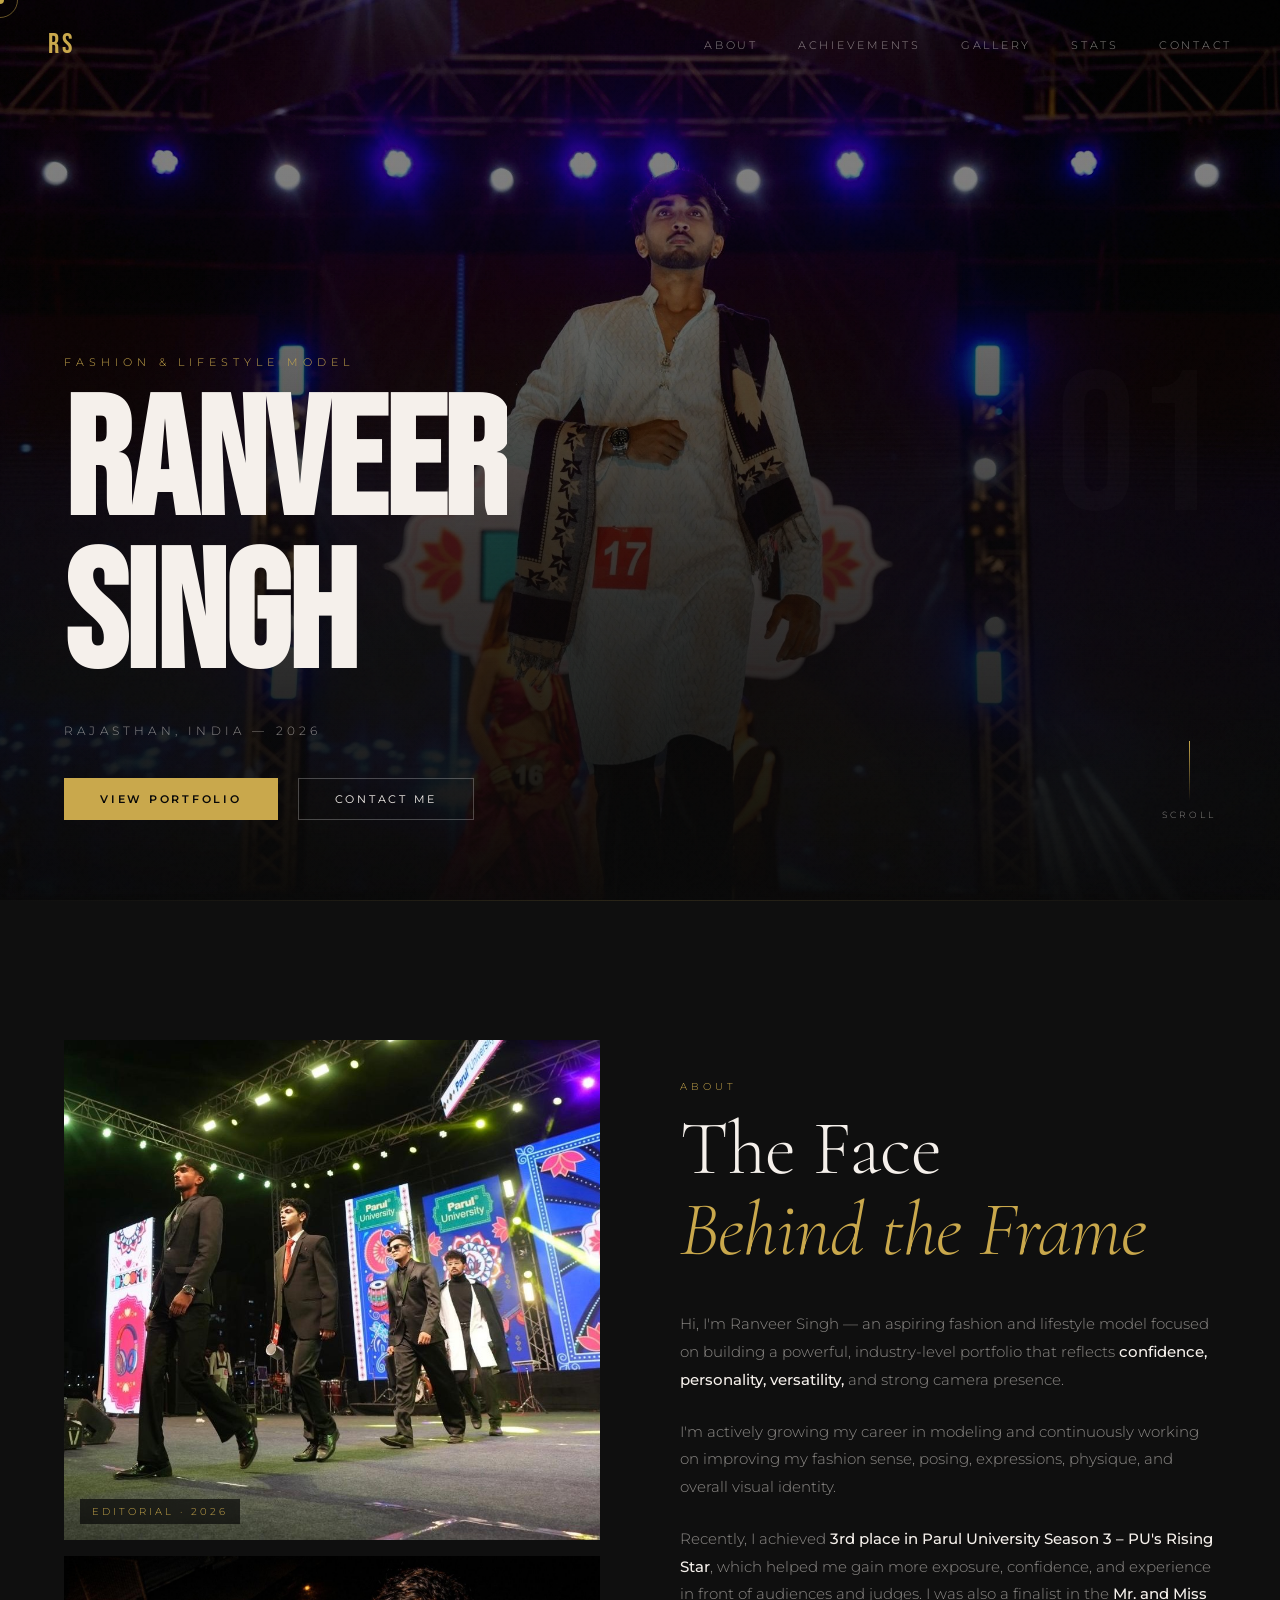
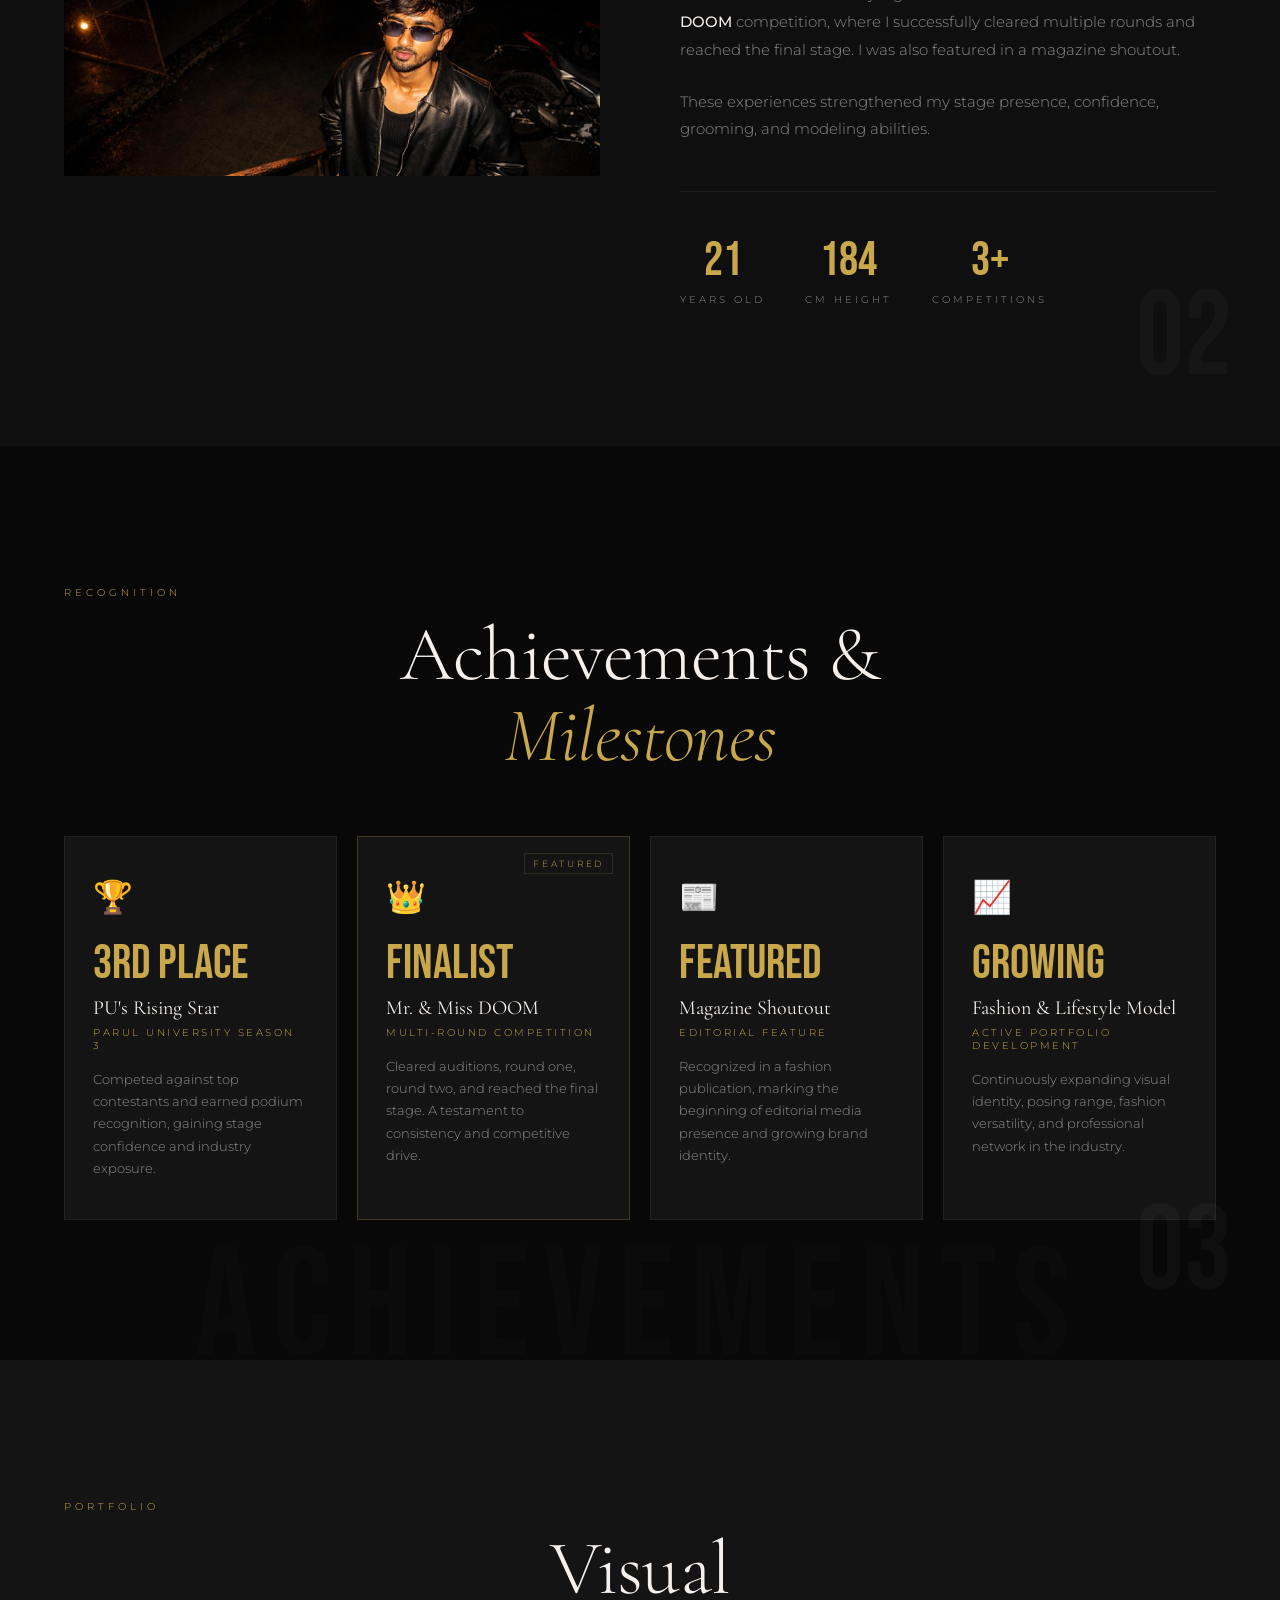
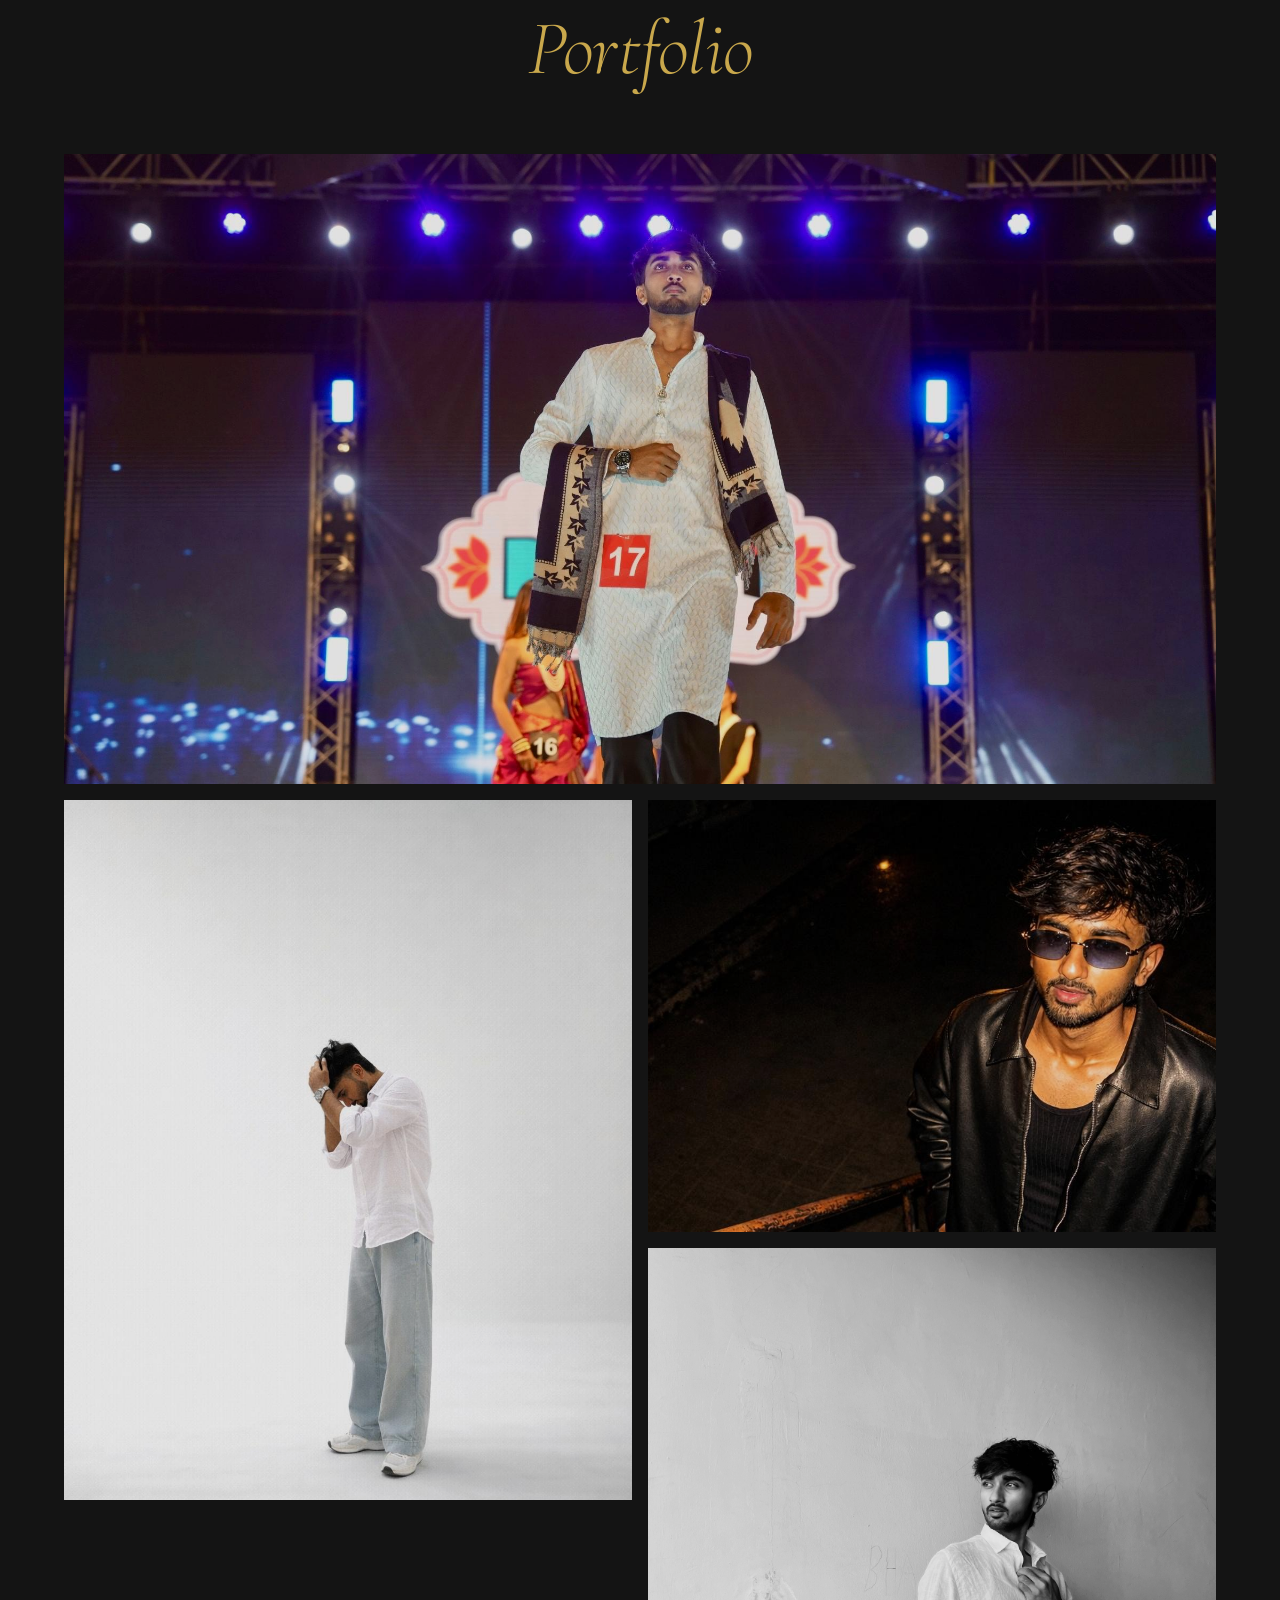
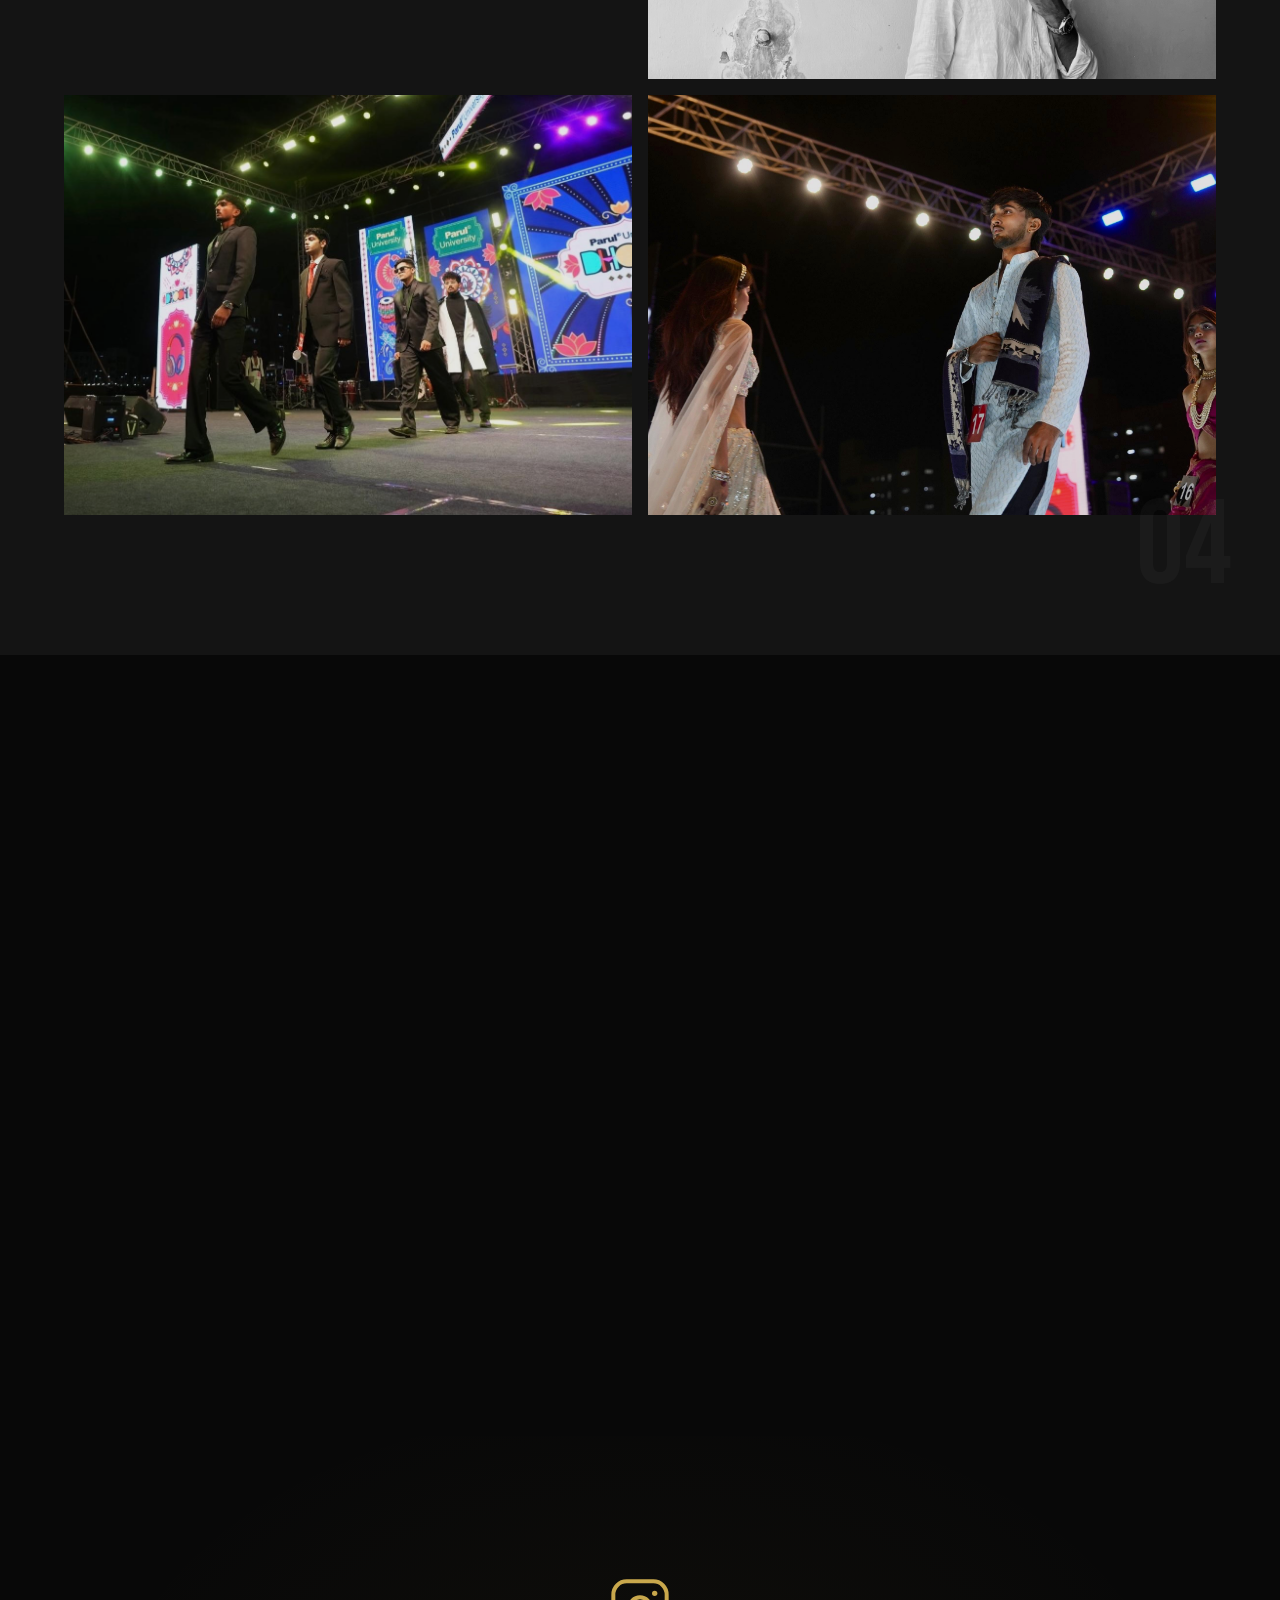
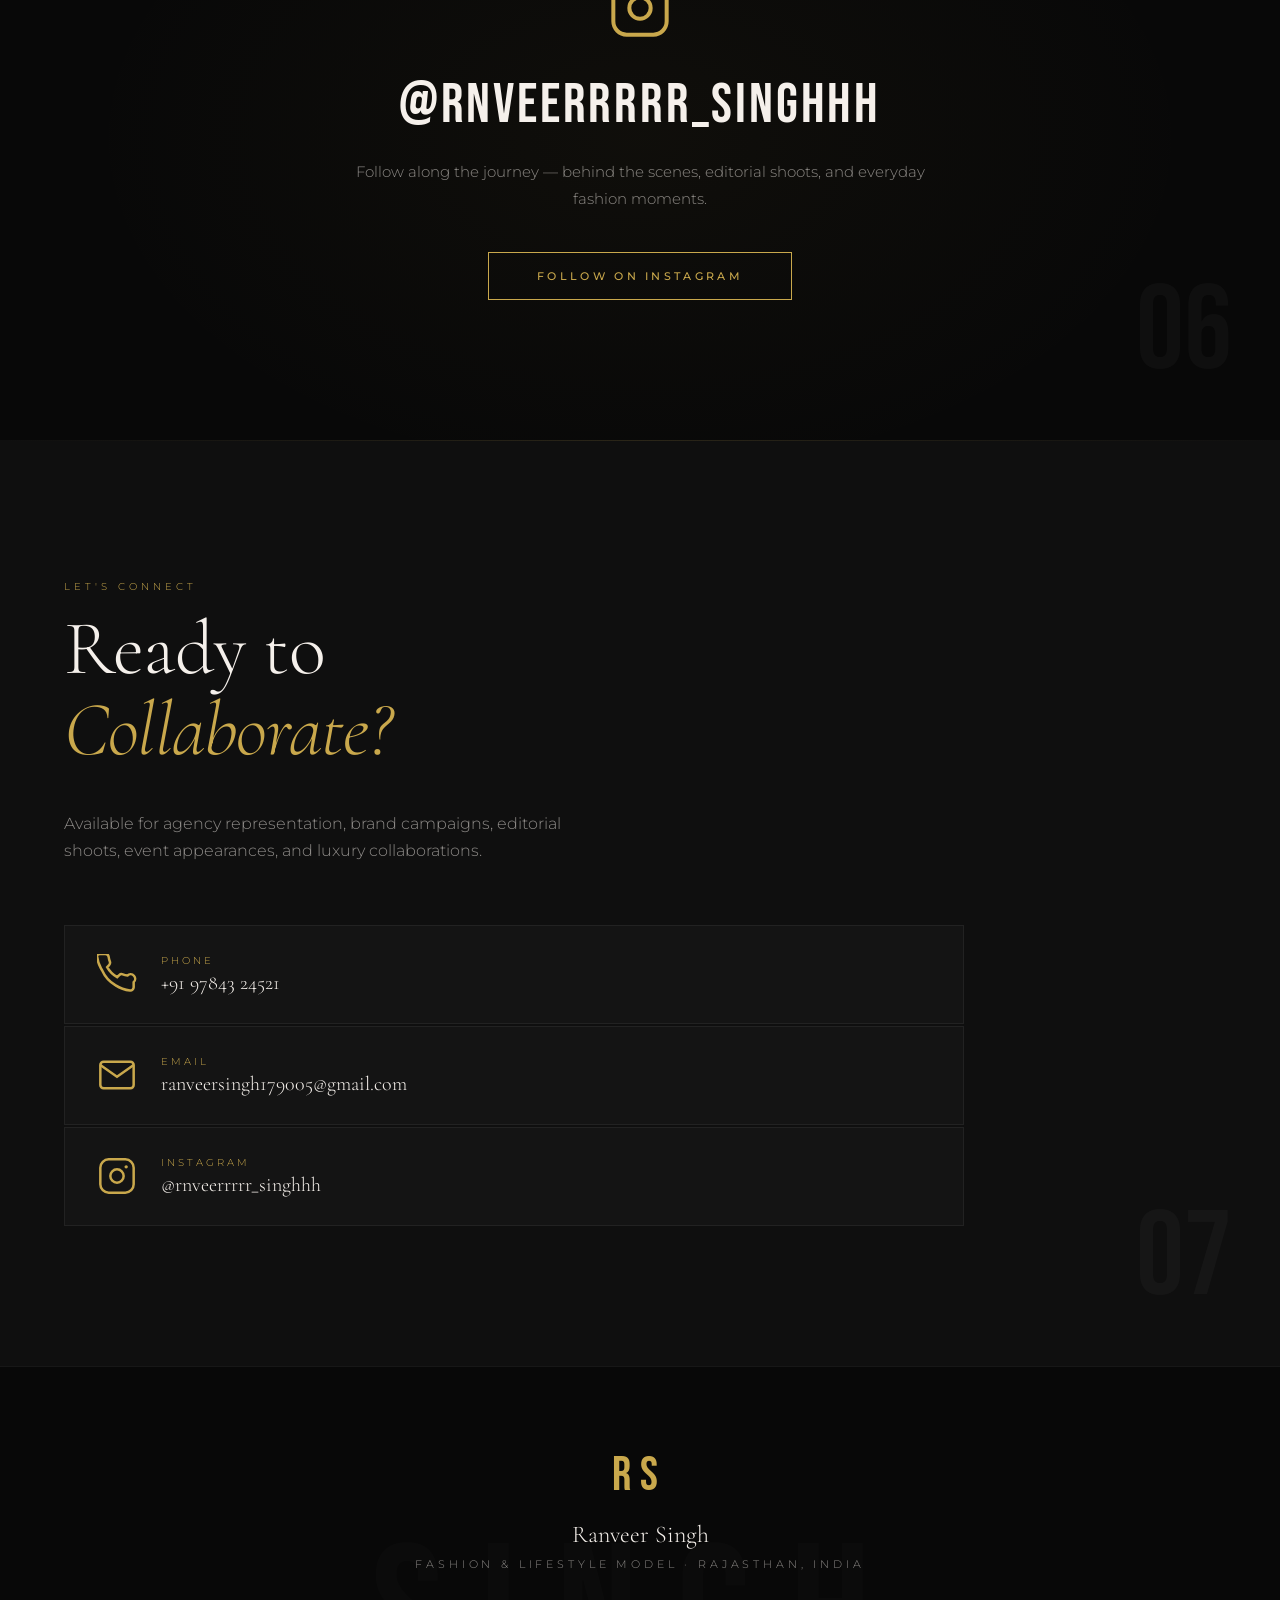
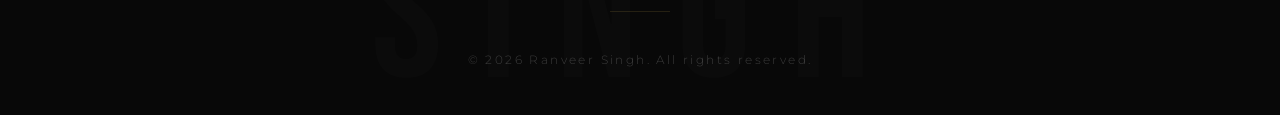
==== ClodPort/index.html @ b097862e "Add files via upload" ====
<!DOCTYPE html>
<html lang="en">
<head>
  <meta charset="UTF-8" />
  <meta name="viewport" content="width=device-width, initial-scale=1.0" />
  <title>Ranveer Singh — Fashion & Lifestyle Model</title>
  <link rel="stylesheet" href="style.css" />
  <link rel="preconnect" href="https://fonts.googleapis.com">
  <link rel="preconnect" href="https://fonts.gstatic.com" crossorigin>
  <link href="https://fonts.googleapis.com/css2?family=Cormorant+Garamond:ital,wght@0,300;0,400;0,500;0,600;1,300;1,400&family=Bebas+Neue&family=Montserrat:wght@200;300;400;500;600&display=swap" rel="stylesheet">
</head>
<body>

  <!-- Custom Cursor -->
  <div class="cursor" id="cursor"></div>
  <div class="cursor-follower" id="cursor-follower"></div>

  <!-- Loading Screen -->
  <div class="loader" id="loader">
    <div class="loader-inner">
      <div class="loader-line"></div>
      <div class="loader-text">
        <span>R</span><span>A</span><span>N</span><span>V</span><span>E</span><span>E</span><span>R</span>
      </div>
      <div class="loader-sub">Fashion &amp; Lifestyle Model</div>
      <div class="loader-progress"><div class="loader-bar" id="loaderBar"></div></div>
    </div>
  </div>

  <!-- Scroll Progress -->
  <div class="scroll-progress" id="scrollProgress"></div>

  <!-- Navigation -->
  <nav class="nav" id="nav">
    <div class="nav-logo">RS</div>
    <div class="nav-menu" id="navMenu">
      <a href="#about" class="nav-link">About</a>
      <a href="#achievements" class="nav-link">Achievements</a>
      <a href="#gallery" class="nav-link">Gallery</a>
      <a href="#stats" class="nav-link">Stats</a>
      <a href="#contact" class="nav-link">Contact</a>
    </div>
    <div class="nav-hamburger" id="hamburger">
      <span></span><span></span><span></span>
    </div>
  </nav>

  <!-- Mobile Menu -->
  <div class="mobile-menu" id="mobileMenu">
    <a href="#about" class="mobile-link">About</a>
    <a href="#achievements" class="mobile-link">Achievements</a>
    <a href="#gallery" class="mobile-link">Gallery</a>
    <a href="#stats" class="mobile-link">Stats</a>
    <a href="#contact" class="mobile-link">Contact</a>
  </div>

  <!-- HERO -->
  <section class="hero" id="hero">
    <div class="hero-bg">
      <img src="images/img2.jpeg" alt="Ranveer Singh" class="hero-img" id="heroBg" />
      <div class="hero-overlay"></div>
      <div class="hero-grain"></div>
    </div>
    <div class="hero-content">
      <div class="hero-eyebrow reveal-up">Fashion &amp; Lifestyle Model</div>
      <h1 class="hero-name">
        <span class="hero-name-line reveal-clip" style="--d:0.1s">Ranveer</span>
        <span class="hero-name-line reveal-clip" style="--d:0.3s">Singh</span>
      </h1>
      <div class="hero-location reveal-up" style="--d:0.5s">Rajasthan, India — 2026</div>
      <div class="hero-cta reveal-up" style="--d:0.7s">
        <a href="#gallery" class="btn-primary">View Portfolio</a>
        <a href="#contact" class="btn-secondary">Contact Me</a>
      </div>
    </div>
    <div class="hero-scroll-hint">
      <div class="scroll-line"></div>
      <span>Scroll</span>
    </div>
    <div class="hero-number">01</div>
  </section>

  <!-- ABOUT -->
  <section class="about section-reveal" id="about">
    <div class="about-grid">
      <div class="about-image-col">
        <div class="about-img-wrap">
          <img src="images/img5.jpeg" alt="Ranveer Singh" class="about-img" loading="lazy" />
          <div class="about-img-label">Editorial · 2026</div>
        </div>
        <div class="about-img-wrap about-img-secondary">
          <img src="images/img3.jpeg" alt="Ranveer Singh" class="about-img" loading="lazy" />
        </div>
      </div>
      <div class="about-content">
        <div class="section-tag">About</div>
        <h2 class="section-title">The Face<br /><em>Behind the Frame</em></h2>
        <p class="about-text">Hi, I'm Ranveer Singh — an aspiring fashion and lifestyle model focused on building a powerful, industry-level portfolio that reflects <strong>confidence, personality, versatility,</strong> and strong camera presence.</p>
        <p class="about-text">I'm actively growing my career in modeling and continuously working on improving my fashion sense, posing, expressions, physique, and overall visual identity.</p>
        <p class="about-text">Recently, I achieved <strong>3rd place in Parul University Season 3 – PU's Rising Star</strong>, which helped me gain more exposure, confidence, and experience in front of audiences and judges. I was also a finalist in the <strong>Mr. and Miss DOOM</strong> competition, where I successfully cleared multiple rounds and reached the final stage. I was also featured in a magazine shoutout.</p>
        <p class="about-text">These experiences strengthened my stage presence, confidence, grooming, and modeling abilities.</p>
        <div class="about-metrics">
          <div class="metric"><span class="metric-num">21</span><span class="metric-label">Years Old</span></div>
          <div class="metric"><span class="metric-num">184</span><span class="metric-label">cm Height</span></div>
          <div class="metric"><span class="metric-num">3+</span><span class="metric-label">Competitions</span></div>
        </div>
      </div>
    </div>
    <div class="section-number">02</div>
  </section>

  <!-- ACHIEVEMENTS -->
  <section class="achievements section-reveal" id="achievements">
    <div class="achievements-inner">
      <div class="section-tag">Recognition</div>
      <h2 class="section-title centered">Achievements &amp;<br /><em>Milestones</em></h2>
      <div class="achievements-grid">
        <div class="achievement-card" data-delay="0">
          <div class="achievement-icon">🏆</div>
          <div class="achievement-rank">3rd Place</div>
          <div class="achievement-title">PU's Rising Star</div>
          <div class="achievement-sub">Parul University Season 3</div>
          <div class="achievement-desc">Competed against top contestants and earned podium recognition, gaining stage confidence and industry exposure.</div>
          <div class="achievement-glow"></div>
        </div>
        <div class="achievement-card featured" data-delay="0.15">
          <div class="achievement-icon">👑</div>
          <div class="achievement-rank">Finalist</div>
          <div class="achievement-title">Mr. &amp; Miss DOOM</div>
          <div class="achievement-sub">Multi-Round Competition</div>
          <div class="achievement-desc">Cleared auditions, round one, round two, and reached the final stage. A testament to consistency and competitive drive.</div>
          <div class="achievement-glow"></div>
        </div>
        <div class="achievement-card" data-delay="0.3">
          <div class="achievement-icon">📰</div>
          <div class="achievement-rank">Featured</div>
          <div class="achievement-title">Magazine Shoutout</div>
          <div class="achievement-sub">Editorial Feature</div>
          <div class="achievement-desc">Recognized in a fashion publication, marking the beginning of editorial media presence and growing brand identity.</div>
          <div class="achievement-glow"></div>
        </div>
        <div class="achievement-card" data-delay="0.45">
          <div class="achievement-icon">📈</div>
          <div class="achievement-rank">Growing</div>
          <div class="achievement-title">Fashion &amp; Lifestyle Model</div>
          <div class="achievement-sub">Active Portfolio Development</div>
          <div class="achievement-desc">Continuously expanding visual identity, posing range, fashion versatility, and professional network in the industry.</div>
          <div class="achievement-glow"></div>
        </div>
      </div>
    </div>
    <div class="section-number">03</div>
  </section>

  <!-- GALLERY -->
  <section class="gallery section-reveal" id="gallery">
    <div class="gallery-header">
      <div class="section-tag">Portfolio</div>
      <h2 class="section-title centered">Visual<br /><em>Portfolio</em></h2>
    </div>

    <!-- Featured full-width -->
    <div class="gallery-featured">
      <div class="gallery-item gallery-large" data-src="images/img2.jpeg">
        <img src="images/img2.jpeg" alt="Night Editorial" loading="lazy" />
        <div class="gallery-overlay">
          <span class="gallery-label">Night Editorial</span>
          <span class="gallery-category">Streetwear · Dark</span>
        </div>
      </div>
    </div>

    <!-- Masonry row -->
    <div class="gallery-masonry">
      <div class="gallery-item gallery-tall" data-src="images/img4.jpeg">
        <img src="images/img4.jpeg" alt="Minimal Portrait" loading="lazy" />
        <div class="gallery-overlay">
          <span class="gallery-label">Minimal Portrait</span>
          <span class="gallery-category">B&W Editorial</span>
        </div>
      </div>
      <div class="gallery-item gallery-col-right">
        <div class="gallery-item gallery-medium" data-src="images/img3.jpeg">
          <img src="images/img3.jpeg" alt="Studio Clean" loading="lazy" />
          <div class="gallery-overlay">
            <span class="gallery-label">Studio Clean</span>
            <span class="gallery-category">Fashion · Minimal</span>
          </div>
        </div>
        <div class="gallery-item gallery-medium" data-src="images/img6.jpeg">
          <img src="images/img6.jpeg" alt="Heritage Lifestyle" loading="lazy" />
          <div class="gallery-overlay">
            <span class="gallery-label">Heritage Lifestyle</span>
            <span class="gallery-category">Ethnic · Lifestyle</span>
          </div>
        </div>
      </div>
    </div>

    <!-- Bottom row -->
    <div class="gallery-row">
      <div class="gallery-item" data-src="images/img5.jpeg">
        <img src="images/img5.jpeg" alt="Stage Presence" loading="lazy" />
        <div class="gallery-overlay">
          <span class="gallery-label">Stage Presence</span>
          <span class="gallery-category">Runway · Traditional</span>
        </div>
      </div>
      <div class="gallery-item" data-src="images/img1.jpeg">
        <img src="images/img1.jpeg" alt="Power Walk" loading="lazy" />
        <div class="gallery-overlay">
          <span class="gallery-label">Power Walk</span>
          <span class="gallery-category">Formal · Event</span>
        </div>
      </div>
    </div>
    <div class="section-number">04</div>
  </section>

  <!-- LIGHTBOX -->
  <div class="lightbox" id="lightbox">
    <div class="lightbox-close" id="lightboxClose">✕</div>
    <img class="lightbox-img" id="lightboxImg" src="" alt="" />
  </div>

  <!-- STATS -->
  <section class="stats section-reveal" id="stats">
    <div class="stats-bg-text">RANVEER</div>
    <div class="stats-inner">
      <div class="section-tag centered">Numbers</div>
      <div class="stats-grid">
        <div class="stat-item">
          <div class="stat-num" data-target="21">0</div>
          <div class="stat-unit">Years</div>
          <div class="stat-label">Age</div>
        </div>
        <div class="stat-item">
          <div class="stat-num" data-target="184">0</div>
          <div class="stat-unit">CM</div>
          <div class="stat-label">Height</div>
        </div>
        <div class="stat-item">
          <div class="stat-num" data-target="3">0</div>
          <div class="stat-unit">+</div>
          <div class="stat-label">Competitions</div>
        </div>
        <div class="stat-item">
          <div class="stat-num" data-target="6">0</div>
          <div class="stat-unit">Shots</div>
          <div class="stat-label">Portfolio</div>
        </div>
      </div>
      <div class="stats-details">
        <div class="stats-detail-item"><span class="detail-label">Location</span><span class="detail-value">Rajasthan, India</span></div>
        <div class="stats-detail-item"><span class="detail-label">Portfolio Type</span><span class="detail-value">Fashion &amp; Lifestyle</span></div>
        <div class="stats-detail-item"><span class="detail-label">Available For</span><span class="detail-value">Agencies · Campaigns · Editorial</span></div>
      </div>
    </div>
    <div class="section-number">05</div>
  </section>

  <!-- INSTAGRAM -->
  <section class="instagram section-reveal" id="instagram">
    <div class="instagram-inner">
      <div class="instagram-icon">
        <svg viewBox="0 0 24 24" fill="none" stroke="currentColor" stroke-width="1.5">
          <rect x="2" y="2" width="20" height="20" rx="5" ry="5"/>
          <circle cx="12" cy="12" r="4"/>
          <circle cx="17.5" cy="6.5" r="1" fill="currentColor" stroke="none"/>
        </svg>
      </div>
      <div class="instagram-handle">@rnveerrrrr_singhhh</div>
      <p class="instagram-desc">Follow along the journey — behind the scenes, editorial shoots, and everyday fashion moments.</p>
      <a href="https://www.instagram.com/rnveerrrrr_singhhh" target="_blank" rel="noopener" class="btn-instagram">Follow on Instagram</a>
    </div>
    <div class="section-number">06</div>
  </section>

  <!-- CONTACT -->
  <section class="contact section-reveal" id="contact">
    <div class="contact-inner">
      <div class="section-tag">Let's Connect</div>
      <h2 class="section-title">Ready to<br /><em>Collaborate?</em></h2>
      <p class="contact-sub">Available for agency representation, brand campaigns, editorial shoots, event appearances, and luxury collaborations.</p>
      <div class="contact-cards">
        <a href="tel:+919784324521" class="contact-card">
          <div class="contact-card-icon">
            <svg viewBox="0 0 24 24" fill="none" stroke="currentColor" stroke-width="1.5">
              <path d="M22 16.92v3a2 2 0 01-2.18 2 19.79 19.79 0 01-8.63-3.07A19.5 19.5 0 013.05 9.76 19.79 19.79 0 01.01 1.07 2 2 0 012 0h3a2 2 0 012 1.72c.127.96.361 1.903.7 2.81a2 2 0 01-.45 2.11L6.09 7.91a16 16 0 006 6l1.27-1.27a2 2 0 012.11-.45c.907.339 1.85.573 2.81.7A2 2 0 0122 16.92z"/>
            </svg>
          </div>
          <div class="contact-card-info">
            <span class="contact-card-label">Phone</span>
            <span class="contact-card-value">+91 97843 24521</span>
          </div>
        </a>
        <a href="mailto:ranveersingh179005@gmail.com" class="contact-card">
          <div class="contact-card-icon">
            <svg viewBox="0 0 24 24" fill="none" stroke="currentColor" stroke-width="1.5">
              <path d="M4 4h16c1.1 0 2 .9 2 2v12c0 1.1-.9 2-2 2H4c-1.1 0-2-.9-2-2V6c0-1.1.9-2 2-2z"/>
              <polyline points="22,6 12,13 2,6"/>
            </svg>
          </div>
          <div class="contact-card-info">
            <span class="contact-card-label">Email</span>
            <span class="contact-card-value">ranveersingh179005@gmail.com</span>
          </div>
        </a>
        <a href="https://www.instagram.com/rnveerrrrr_singhhh" target="_blank" rel="noopener" class="contact-card">
          <div class="contact-card-icon">
            <svg viewBox="0 0 24 24" fill="none" stroke="currentColor" stroke-width="1.5">
              <rect x="2" y="2" width="20" height="20" rx="5" ry="5"/>
              <circle cx="12" cy="12" r="4"/>
              <circle cx="17.5" cy="6.5" r="1" fill="currentColor" stroke="none"/>
            </svg>
          </div>
          <div class="contact-card-info">
            <span class="contact-card-label">Instagram</span>
            <span class="contact-card-value">@rnveerrrrr_singhhh</span>
          </div>
        </a>
      </div>
    </div>
    <div class="section-number">07</div>
  </section>

  <!-- FOOTER -->
  <footer class="footer">
    <div class="footer-inner">
      <div class="footer-logo">RS</div>
      <div class="footer-name">Ranveer Singh</div>
      <div class="footer-tagline">Fashion &amp; Lifestyle Model · Rajasthan, India</div>
      <div class="footer-divider"></div>
      <div class="footer-copy">© 2026 Ranveer Singh. All rights reserved.</div>
    </div>
    <div class="footer-bg-text">SINGH</div>
  </footer>

  <script src="script.js"></script>
</body>
</html>
---- ClodPort/style.css ----
/* =============================================
   RANVEER SINGH — FASHION PORTFOLIO
   Premium Dark Luxury Aesthetic
   ============================================= */

:root {
  --black: #080808;
  --dark: #0f0f0f;
  --dark2: #141414;
  --card-bg: #141414;
  --border: rgba(255,255,255,0.06);
  --gold: #c9a84c;
  --gold-light: #e4c97e;
  --gold-dim: rgba(201,168,76,0.15);
  --white: #f5f0eb;
  --white-dim: rgba(245,240,235,0.55);
  --white-faint: rgba(245,240,235,0.12);
  --copper: #b87333;
  --cream: #f2ede6;
  --font-display: 'Bebas Neue', sans-serif;
  --font-serif: 'Cormorant Garamond', serif;
  --font-sans: 'Montserrat', sans-serif;
  --radius: 2px;
  --ease: cubic-bezier(0.77, 0, 0.175, 1);
}

*, *::before, *::after { box-sizing: border-box; margin: 0; padding: 0; }

html { scroll-behavior: smooth; font-size: 16px; }

body {
  background: var(--black);
  color: var(--white);
  font-family: var(--font-sans);
  font-weight: 300;
  overflow-x: hidden;
  cursor: none;
}

::selection { background: var(--gold); color: var(--black); }

a { text-decoration: none; color: inherit; }

img { display: block; width: 100%; height: 100%; object-fit: cover; }

/* =============================================
   CURSOR
   ============================================= */
.cursor {
  position: fixed; top: 0; left: 0;
  width: 8px; height: 8px;
  background: var(--gold);
  border-radius: 50%;
  pointer-events: none; z-index: 9999;
  transform: translate(-50%, -50%);
  transition: transform 0.05s, background 0.2s;
  mix-blend-mode: difference;
}
.cursor-follower {
  position: fixed; top: 0; left: 0;
  width: 36px; height: 36px;
  border: 1px solid rgba(201,168,76,0.5);
  border-radius: 50%;
  pointer-events: none; z-index: 9998;
  transform: translate(-50%, -50%);
  transition: transform 0.15s var(--ease), width 0.3s, height 0.3s, opacity 0.3s;
}
.cursor.hovered { transform: translate(-50%,-50%) scale(2.5); }
.cursor-follower.hovered { width: 60px; height: 60px; opacity: 0.5; }

/* =============================================
   LOADER
   ============================================= */
.loader {
  position: fixed; inset: 0;
  background: var(--black);
  z-index: 9000;
  display: flex; align-items: center; justify-content: center;
  transition: opacity 0.8s var(--ease), visibility 0.8s;
}
.loader.done { opacity: 0; visibility: hidden; pointer-events: none; }
.loader-inner { text-align: center; }
.loader-line {
  width: 1px; height: 80px;
  background: linear-gradient(to bottom, transparent, var(--gold));
  margin: 0 auto 32px;
  animation: loaderLine 1s var(--ease) forwards;
  transform-origin: top;
}
@keyframes loaderLine {
  from { height: 0; opacity: 0; }
  to { height: 80px; opacity: 1; }
}
.loader-text {
  font-family: var(--font-display);
  font-size: clamp(48px, 8vw, 96px);
  letter-spacing: 0.3em;
  color: var(--white);
  display: flex; gap: 0.05em;
}
.loader-text span {
  opacity: 0;
  transform: translateY(20px);
  animation: loaderChar 0.5s var(--ease) forwards;
}
.loader-text span:nth-child(1) { animation-delay: 0.1s; }
.loader-text span:nth-child(2) { animation-delay: 0.15s; }
.loader-text span:nth-child(3) { animation-delay: 0.2s; }
.loader-text span:nth-child(4) { animation-delay: 0.25s; }
.loader-text span:nth-child(5) { animation-delay: 0.3s; }
.loader-text span:nth-child(6) { animation-delay: 0.35s; }
.loader-text span:nth-child(7) { animation-delay: 0.4s; }
@keyframes loaderChar {
  to { opacity: 1; transform: translateY(0); }
}
.loader-sub {
  font-family: var(--font-sans);
  font-size: 11px;
  letter-spacing: 0.35em;
  text-transform: uppercase;
  color: var(--gold);
  margin-top: 12px;
  opacity: 0;
  animation: fadeIn 0.6s 0.6s forwards;
}
.loader-progress {
  width: 200px; height: 1px;
  background: rgba(255,255,255,0.1);
  margin: 32px auto 0;
  overflow: hidden;
}
.loader-bar {
  height: 100%; width: 0;
  background: linear-gradient(90deg, var(--copper), var(--gold));
  transition: width 0.05s linear;
}
@keyframes fadeIn { to { opacity: 1; } }

/* =============================================
   SCROLL PROGRESS
   ============================================= */
.scroll-progress {
  position: fixed; top: 0; left: 0;
  height: 2px; width: 0%;
  background: linear-gradient(90deg, var(--copper), var(--gold));
  z-index: 8000;
  transition: width 0.1s;
}

/* =============================================
   NAVIGATION
   ============================================= */
.nav {
  position: fixed; top: 0; left: 0; right: 0;
  z-index: 500;
  padding: 28px 48px;
  display: flex; align-items: center; justify-content: space-between;
  transition: background 0.4s, padding 0.4s, backdrop-filter 0.4s;
}
.nav.scrolled {
  background: rgba(8,8,8,0.85);
  backdrop-filter: blur(20px);
  padding: 18px 48px;
  border-bottom: 1px solid var(--border);
}
.nav-logo {
  font-family: var(--font-display);
  font-size: 28px;
  letter-spacing: 0.1em;
  color: var(--gold);
}
.nav-menu { display: flex; gap: 40px; }
.nav-link {
  font-size: 11px;
  letter-spacing: 0.25em;
  text-transform: uppercase;
  color: var(--white-dim);
  transition: color 0.3s;
  position: relative;
}
.nav-link::after {
  content: ''; position: absolute;
  bottom: -4px; left: 0;
  width: 0; height: 1px;
  background: var(--gold);
  transition: width 0.3s var(--ease);
}
.nav-link:hover { color: var(--white); }
.nav-link:hover::after { width: 100%; }
.nav-hamburger {
  display: none; flex-direction: column; gap: 5px; cursor: pointer;
}
.nav-hamburger span {
  display: block; width: 28px; height: 1px;
  background: var(--white);
  transition: transform 0.3s, opacity 0.3s;
}

/* Mobile menu */
.mobile-menu {
  position: fixed; inset: 0;
  background: var(--black);
  z-index: 450;
  display: flex; flex-direction: column;
  align-items: center; justify-content: center; gap: 40px;
  opacity: 0; visibility: hidden;
  transition: opacity 0.4s, visibility 0.4s;
}
.mobile-menu.open { opacity: 1; visibility: visible; }
.mobile-link {
  font-family: var(--font-display);
  font-size: clamp(36px, 8vw, 56px);
  letter-spacing: 0.1em;
  color: var(--white-dim);
  transition: color 0.3s;
}
.mobile-link:hover { color: var(--gold); }

/* =============================================
   SECTION SHARED
   ============================================= */
.section-tag {
  font-size: 10px;
  letter-spacing: 0.4em;
  text-transform: uppercase;
  color: var(--gold);
  margin-bottom: 16px;
}
.section-title {
  font-family: var(--font-serif);
  font-size: clamp(40px, 6vw, 80px);
  font-weight: 300;
  line-height: 1.05;
  letter-spacing: -0.01em;
  color: var(--white);
  margin-bottom: 40px;
}
.section-title em {
  font-style: italic;
  color: var(--gold);
}
.section-title.centered { text-align: center; }
.section-number {
  position: absolute; bottom: 48px; right: 48px;
  font-family: var(--font-display);
  font-size: 120px;
  color: rgba(255,255,255,0.03);
  line-height: 1;
  pointer-events: none;
  user-select: none;
}

/* Section reveal */
.section-reveal { opacity: 0; transform: translateY(40px); transition: opacity 0.9s var(--ease), transform 0.9s var(--ease); }
.section-reveal.visible { opacity: 1; transform: translateY(0); }

/* =============================================
   HERO
   ============================================= */
.hero {
  position: relative;
  height: 100vh; min-height: 700px;
  display: flex; align-items: flex-end;
  overflow: hidden;
}
.hero-bg {
  position: absolute; inset: 0;
}
.hero-img {
  width: 100%; height: 100%;
  object-fit: cover;
  object-position: center top;
  transform: scale(1.08);
  animation: heroZoom 12s ease-out forwards;
  filter: brightness(0.55) contrast(1.1);
}
@keyframes heroZoom {
  to { transform: scale(1); }
}
.hero-overlay {
  position: absolute; inset: 0;
  background: linear-gradient(
    to top,
    rgba(8,8,8,0.97) 0%,
    rgba(8,8,8,0.6) 40%,
    rgba(8,8,8,0.15) 70%,
    transparent 100%
  );
}
.hero-grain {
  position: absolute; inset: 0;
  background-image: url("data:image/svg+xml,%3Csvg viewBox='0 0 256 256' xmlns='http://www.w3.org/2000/svg'%3E%3Cfilter id='noise'%3E%3CfeTurbulence type='fractalNoise' baseFrequency='0.9' numOctaves='4' stitchTiles='stitch'/%3E%3C/filter%3E%3Crect width='100%25' height='100%25' filter='url(%23noise)' opacity='0.04'/%3E%3C/svg%3E");
  opacity: 0.4;
  pointer-events: none;
}
.hero-content {
  position: relative; z-index: 2;
  padding: 0 64px 80px;
  max-width: 900px;
}
.hero-eyebrow {
  font-size: 11px;
  letter-spacing: 0.45em;
  text-transform: uppercase;
  color: var(--gold);
  margin-bottom: 20px;
  opacity: 0;
  animation: fadeSlideUp 0.8s 1.8s var(--ease) forwards;
}
.hero-name {
  display: flex; flex-direction: column;
  line-height: 0.92;
  overflow: hidden;
}
.hero-name-line {
  font-family: var(--font-display);
  font-size: clamp(72px, 13vw, 180px);
  letter-spacing: -0.01em;
  color: var(--white);
  display: block;
  clip-path: inset(0 100% 0 0);
  animation: revealClip 1s var(--ease) forwards;
  animation-delay: var(--d);
}
@keyframes revealClip {
  to { clip-path: inset(0 0% 0 0); }
}
.hero-location {
  font-size: 12px;
  letter-spacing: 0.35em;
  text-transform: uppercase;
  color: var(--white-dim);
  margin-top: 28px;
  margin-bottom: 40px;
  opacity: 0;
  animation: fadeSlideUp 0.8s var(--ease) forwards;
  animation-delay: var(--d);
}
.hero-cta {
  display: flex; gap: 20px; flex-wrap: wrap;
  opacity: 0;
  animation: fadeSlideUp 0.8s var(--ease) forwards;
  animation-delay: var(--d);
}
@keyframes fadeSlideUp {
  from { opacity: 0; transform: translateY(24px); }
  to { opacity: 1; transform: translateY(0); }
}
.btn-primary {
  padding: 14px 36px;
  background: var(--gold);
  color: var(--black);
  font-family: var(--font-sans);
  font-size: 11px;
  font-weight: 600;
  letter-spacing: 0.25em;
  text-transform: uppercase;
  transition: background 0.3s, transform 0.3s;
}
.btn-primary:hover { background: var(--gold-light); transform: translateY(-2px); }
.btn-secondary {
  padding: 13px 36px;
  border: 1px solid rgba(255,255,255,0.25);
  color: var(--white);
  font-family: var(--font-sans);
  font-size: 11px;
  font-weight: 400;
  letter-spacing: 0.25em;
  text-transform: uppercase;
  transition: border-color 0.3s, transform 0.3s;
}
.btn-secondary:hover { border-color: var(--gold); color: var(--gold); transform: translateY(-2px); }

.hero-scroll-hint {
  position: absolute; bottom: 80px; right: 64px; z-index: 3;
  display: flex; flex-direction: column; align-items: center; gap: 8px;
  opacity: 0;
  animation: fadeIn 1s 2.5s forwards;
}
.scroll-line {
  width: 1px; height: 60px;
  background: linear-gradient(to bottom, var(--gold), transparent);
  animation: scrollPulse 2s infinite;
}
@keyframes scrollPulse {
  0%,100% { opacity: 0.4; } 50% { opacity: 1; }
}
.hero-scroll-hint span {
  font-size: 9px;
  letter-spacing: 0.35em;
  text-transform: uppercase;
  color: var(--white-dim);
}
.hero-number {
  position: absolute; top: 50%; right: 64px;
  transform: translateY(-50%);
  font-family: var(--font-display);
  font-size: 200px;
  color: rgba(255,255,255,0.02);
  line-height: 1;
  z-index: 1;
}

/* =============================================
   ABOUT
   ============================================= */
.about {
  position: relative;
  padding: 140px 64px;
  background: var(--dark);
  overflow: hidden;
}
.about::before {
  content: '';
  position: absolute; top: 0; left: 0; right: 0;
  height: 1px;
  background: linear-gradient(90deg, transparent, var(--gold-dim), transparent);
}
.about-grid {
  display: grid;
  grid-template-columns: 1fr 1fr;
  gap: 80px;
  max-width: 1300px;
  margin: 0 auto;
  align-items: start;
}
.about-image-col {
  display: grid; grid-template-columns: 1fr 1fr; gap: 16px;
}
.about-img-wrap {
  position: relative;
  overflow: hidden;
}
.about-img-wrap:first-child {
  grid-column: span 2;
  height: 500px;
}
.about-img-wrap:last-child {
  height: 220px;
  grid-column: span 2;
}
.about-img {
  transition: transform 0.8s var(--ease);
}
.about-img-wrap:hover .about-img { transform: scale(1.04); }
.about-img-label {
  position: absolute; bottom: 16px; left: 16px;
  font-size: 10px;
  letter-spacing: 0.3em;
  text-transform: uppercase;
  color: var(--gold);
  background: rgba(8,8,8,0.7);
  padding: 6px 12px;
  backdrop-filter: blur(8px);
}
.about-content { padding-top: 40px; }
.about-text {
  font-family: var(--font-sans);
  font-size: 15px;
  line-height: 1.85;
  color: var(--white-dim);
  margin-bottom: 24px;
}
.about-text strong { color: var(--white); font-weight: 500; }
.about-metrics {
  display: flex; gap: 40px; margin-top: 48px;
  padding-top: 40px;
  border-top: 1px solid var(--border);
}
.metric { text-align: center; }
.metric-num {
  font-family: var(--font-display);
  font-size: 48px;
  color: var(--gold);
  display: block;
}
.metric-label {
  font-size: 10px;
  letter-spacing: 0.3em;
  text-transform: uppercase;
  color: var(--white-dim);
  margin-top: 4px;
  display: block;
}

/* =============================================
   ACHIEVEMENTS
   ============================================= */
.achievements {
  position: relative;
  padding: 140px 64px;
  background: var(--black);
  overflow: hidden;
}
.achievements::before {
  content: 'ACHIEVEMENTS';
  position: absolute; bottom: -40px; left: 0; right: 0;
  font-family: var(--font-display);
  font-size: clamp(60px, 12vw, 160px);
  text-align: center;
  color: rgba(255,255,255,0.015);
  letter-spacing: 0.1em;
  pointer-events: none;
}
.achievements-inner { max-width: 1300px; margin: 0 auto; }
.achievements-grid {
  display: grid;
  grid-template-columns: repeat(4, 1fr);
  gap: 20px;
  margin-top: 60px;
}
.achievement-card {
  position: relative;
  background: var(--card-bg);
  border: 1px solid var(--border);
  padding: 40px 28px;
  overflow: hidden;
  transition: transform 0.4s var(--ease), border-color 0.4s;
  opacity: 0;
  transform: translateY(30px);
  animation-fill-mode: forwards;
}
.achievement-card.animated {
  animation: cardReveal 0.7s var(--ease) forwards;
  animation-delay: calc(var(--idx, 0) * 0.15s);
}
@keyframes cardReveal {
  to { opacity: 1; transform: translateY(0); }
}
.achievement-card:hover { transform: translateY(-6px); border-color: var(--gold-dim); }
.achievement-card.featured { border-color: rgba(201,168,76,0.25); }
.achievement-card.featured::before {
  content: 'Featured';
  position: absolute; top: 16px; right: 16px;
  font-size: 9px;
  letter-spacing: 0.3em;
  text-transform: uppercase;
  color: var(--gold);
  border: 1px solid var(--gold-dim);
  padding: 4px 8px;
}
.achievement-icon { font-size: 32px; margin-bottom: 24px; }
.achievement-rank {
  font-family: var(--font-display);
  font-size: 48px;
  color: var(--gold);
  line-height: 1;
  margin-bottom: 8px;
}
.achievement-title {
  font-family: var(--font-serif);
  font-size: 20px;
  font-weight: 400;
  color: var(--white);
  margin-bottom: 6px;
}
.achievement-sub {
  font-size: 10px;
  letter-spacing: 0.25em;
  text-transform: uppercase;
  color: var(--gold);
  margin-bottom: 16px;
}
.achievement-desc {
  font-size: 13px;
  line-height: 1.7;
  color: var(--white-dim);
}
.achievement-glow {
  position: absolute; bottom: -40px; right: -40px;
  width: 120px; height: 120px;
  background: radial-gradient(circle, rgba(201,168,76,0.12) 0%, transparent 70%);
  pointer-events: none;
  transition: opacity 0.4s;
  opacity: 0;
}
.achievement-card:hover .achievement-glow { opacity: 1; }

/* =============================================
   GALLERY
   ============================================= */
.gallery {
  position: relative;
  padding: 140px 0;
  background: var(--dark2);
  overflow: hidden;
}
.gallery-header {
  padding: 0 64px;
  margin-bottom: 64px;
}
.gallery-featured {
  padding: 0 64px;
  margin-bottom: 16px;
}
.gallery-large {
  height: 70vh; min-height: 500px;
}
.gallery-item {
  position: relative;
  overflow: hidden;
  cursor: pointer;
}
.gallery-item img {
  transition: transform 0.8s var(--ease), filter 0.5s;
  filter: brightness(0.9);
}
.gallery-item:hover img {
  transform: scale(1.05);
  filter: brightness(1);
}
.gallery-overlay {
  position: absolute; inset: 0;
  background: linear-gradient(to top, rgba(8,8,8,0.85) 0%, transparent 50%);
  display: flex; flex-direction: column;
  justify-content: flex-end;
  padding: 24px;
  opacity: 0;
  transition: opacity 0.4s;
}
.gallery-item:hover .gallery-overlay { opacity: 1; }
.gallery-label {
  font-family: var(--font-serif);
  font-size: 22px;
  font-weight: 300;
  color: var(--white);
  display: block;
}
.gallery-category {
  font-size: 10px;
  letter-spacing: 0.3em;
  text-transform: uppercase;
  color: var(--gold);
  margin-top: 4px;
  display: block;
}

.gallery-masonry {
  display: grid;
  grid-template-columns: 1fr 1fr;
  gap: 16px;
  padding: 0 64px;
  margin-bottom: 16px;
}
.gallery-tall { height: 700px; }
.gallery-col-right {
  display: flex; flex-direction: column; gap: 16px;
}
.gallery-medium { height: calc(50% - 8px); flex: 1; }

.gallery-row {
  display: grid;
  grid-template-columns: 1fr 1fr;
  gap: 16px;
  padding: 0 64px;
  height: 420px;
}

/* =============================================
   LIGHTBOX
   ============================================= */
.lightbox {
  position: fixed; inset: 0;
  background: rgba(0,0,0,0.95);
  z-index: 2000;
  display: flex; align-items: center; justify-content: center;
  opacity: 0; visibility: hidden;
  transition: opacity 0.4s;
}
.lightbox.open { opacity: 1; visibility: visible; }
.lightbox-img {
  max-width: 90vw; max-height: 90vh;
  object-fit: contain;
  width: auto; height: auto;
  transform: scale(0.9);
  transition: transform 0.4s var(--ease);
}
.lightbox.open .lightbox-img { transform: scale(1); }
.lightbox-close {
  position: absolute; top: 32px; right: 40px;
  font-size: 24px;
  color: var(--white-dim);
  cursor: pointer;
  transition: color 0.3s;
}
.lightbox-close:hover { color: var(--gold); }

/* =============================================
   STATS
   ============================================= */
.stats {
  position: relative;
  padding: 140px 64px;
  background: var(--dark);
  overflow: hidden;
}
.stats::before {
  content: '';
  position: absolute; inset: 0;
  background:
    radial-gradient(ellipse 600px 400px at 20% 50%, rgba(201,168,76,0.05) 0%, transparent 70%),
    radial-gradient(ellipse 600px 400px at 80% 50%, rgba(184,115,51,0.05) 0%, transparent 70%);
  pointer-events: none;
}
.stats-bg-text {
  position: absolute; top: 50%; left: 50%;
  transform: translate(-50%, -50%);
  font-family: var(--font-display);
  font-size: clamp(100px, 20vw, 260px);
  color: rgba(255,255,255,0.02);
  white-space: nowrap;
  pointer-events: none;
  letter-spacing: 0.1em;
}
.stats-inner { position: relative; z-index: 2; max-width: 1100px; margin: 0 auto; }
.stats-grid {
  display: grid; grid-template-columns: repeat(4, 1fr);
  gap: 0;
  margin: 60px 0;
}
.stat-item {
  text-align: center;
  padding: 48px 24px;
  border-right: 1px solid var(--border);
  position: relative;
}
.stat-item:last-child { border-right: none; }
.stat-num {
  font-family: var(--font-display);
  font-size: clamp(56px, 8vw, 96px);
  color: var(--white);
  line-height: 1;
  display: block;
}
.stat-unit {
  font-size: 13px;
  letter-spacing: 0.15em;
  text-transform: uppercase;
  color: var(--gold);
  margin-top: 4px;
  display: block;
}
.stat-label {
  font-size: 11px;
  letter-spacing: 0.3em;
  text-transform: uppercase;
  color: var(--white-dim);
  margin-top: 8px;
  display: block;
}
.stats-details {
  border-top: 1px solid var(--border);
  padding-top: 40px;
  display: grid;
  grid-template-columns: repeat(3, 1fr);
  gap: 24px;
}
.stats-detail-item {
  display: flex; flex-direction: column; gap: 8px;
  padding: 24px;
  background: var(--white-faint);
  border: 1px solid var(--border);
}
.detail-label {
  font-size: 10px;
  letter-spacing: 0.3em;
  text-transform: uppercase;
  color: var(--gold);
}
.detail-value {
  font-family: var(--font-serif);
  font-size: 18px;
  color: var(--white);
}

/* =============================================
   INSTAGRAM
   ============================================= */
.instagram {
  position: relative;
  padding: 140px 64px;
  background: var(--black);
  overflow: hidden;
  text-align: center;
}
.instagram::before {
  content: '';
  position: absolute; inset: 0;
  background: radial-gradient(ellipse 800px 500px at 50% 50%, rgba(201,168,76,0.04) 0%, transparent 70%);
}
.instagram-inner { position: relative; z-index: 2; max-width: 600px; margin: 0 auto; }
.instagram-icon {
  width: 64px; height: 64px;
  margin: 0 auto 32px;
  color: var(--gold);
  animation: igPulse 3s ease-in-out infinite;
}
@keyframes igPulse {
  0%,100% { transform: scale(1); opacity: 0.7; }
  50% { transform: scale(1.08); opacity: 1; }
}
.instagram-handle {
  font-family: var(--font-display);
  font-size: clamp(32px, 5vw, 56px);
  letter-spacing: 0.05em;
  color: var(--white);
  margin-bottom: 20px;
}
.instagram-desc {
  font-size: 15px;
  line-height: 1.75;
  color: var(--white-dim);
  margin-bottom: 40px;
}
.btn-instagram {
  display: inline-block;
  padding: 16px 48px;
  border: 1px solid var(--gold);
  color: var(--gold);
  font-size: 11px;
  letter-spacing: 0.3em;
  text-transform: uppercase;
  font-family: var(--font-sans);
  font-weight: 500;
  transition: background 0.3s, color 0.3s, transform 0.3s;
}
.btn-instagram:hover {
  background: var(--gold);
  color: var(--black);
  transform: translateY(-2px);
}

/* =============================================
   CONTACT
   ============================================= */
.contact {
  position: relative;
  padding: 140px 64px;
  background: var(--dark);
  overflow: hidden;
}
.contact::after {
  content: '';
  position: absolute; top: 0; left: 0; right: 0;
  height: 1px;
  background: linear-gradient(90deg, transparent, var(--gold-dim), transparent);
}
.contact-inner { max-width: 900px; }
.contact-sub {
  font-size: 16px;
  line-height: 1.7;
  color: var(--white-dim);
  max-width: 500px;
  margin-bottom: 60px;
}
.contact-cards {
  display: flex; flex-direction: column; gap: 2px;
}
.contact-card {
  display: flex; align-items: center; gap: 24px;
  padding: 28px 32px;
  background: var(--card-bg);
  border: 1px solid var(--border);
  transition: border-color 0.3s, transform 0.3s, background 0.3s;
}
.contact-card:hover {
  border-color: var(--gold-dim);
  background: rgba(201,168,76,0.04);
  transform: translateX(6px);
}
.contact-card-icon {
  width: 40px; height: 40px;
  color: var(--gold);
  flex-shrink: 0;
}
.contact-card-info {
  display: flex; flex-direction: column; gap: 4px;
}
.contact-card-label {
  font-size: 10px;
  letter-spacing: 0.3em;
  text-transform: uppercase;
  color: var(--gold);
}
.contact-card-value {
  font-family: var(--font-serif);
  font-size: 20px;
  color: var(--white);
}

/* =============================================
   FOOTER
   ============================================= */
.footer {
  position: relative;
  background: var(--black);
  border-top: 1px solid var(--border);
  padding: 80px 64px 48px;
  text-align: center;
  overflow: hidden;
}
.footer-logo {
  font-family: var(--font-display);
  font-size: 48px;
  letter-spacing: 0.2em;
  color: var(--gold);
  margin-bottom: 16px;
}
.footer-name {
  font-family: var(--font-serif);
  font-size: 24px;
  font-weight: 300;
  color: var(--white);
  margin-bottom: 8px;
}
.footer-tagline {
  font-size: 11px;
  letter-spacing: 0.35em;
  text-transform: uppercase;
  color: var(--white-dim);
}
.footer-divider {
  width: 60px; height: 1px;
  background: var(--gold-dim);
  margin: 40px auto;
}
.footer-copy {
  font-size: 12px;
  letter-spacing: 0.2em;
  color: rgba(255,255,255,0.2);
}
.footer-bg-text {
  position: absolute; bottom: -20px; left: 50%;
  transform: translateX(-50%);
  font-family: var(--font-display);
  font-size: clamp(80px, 15vw, 200px);
  color: rgba(255,255,255,0.015);
  letter-spacing: 0.2em;
  white-space: nowrap;
  pointer-events: none;
}

/* =============================================
   RESPONSIVE
   ============================================= */
@media (max-width: 1024px) {
  .about-grid { grid-template-columns: 1fr; gap: 60px; }
  .achievements-grid { grid-template-columns: repeat(2, 1fr); }
  .stats-grid { grid-template-columns: repeat(2, 1fr); }
  .stats-details { grid-template-columns: 1fr; }
  .gallery-masonry { grid-template-columns: 1fr; }
  .gallery-tall { height: 400px; }
  .gallery-col-right { display: grid; grid-template-columns: 1fr 1fr; }
  .gallery-medium { height: 250px; }
}

@media (max-width: 768px) {
  .nav { padding: 20px 24px; }
  .nav.scrolled { padding: 14px 24px; }
  .nav-menu { display: none; }
  .nav-hamburger { display: flex; }
  .hero-content { padding: 0 24px 80px; }
  .hero-scroll-hint { right: 24px; }
  .hero-number { display: none; }
  .about { padding: 80px 24px; }
  .about-img-wrap:first-child { height: 350px; }
  .achievements { padding: 80px 24px; }
  .achievements-grid { grid-template-columns: 1fr; }
  .gallery { padding: 80px 0; }
  .gallery-header, .gallery-featured, .gallery-masonry, .gallery-row { padding: 0 24px; }
  .gallery-large { height: 50vh; }
  .gallery-row { grid-template-columns: 1fr; height: auto; gap: 16px; }
  .gallery-row .gallery-item { height: 300px; }
  .stats { padding: 80px 24px; }
  .stats-grid { grid-template-columns: repeat(2, 1fr); }
  .instagram { padding: 80px 24px; }
  .contact { padding: 80px 24px; }
  .footer { padding: 60px 24px 36px; }
  .section-number { display: none; }
  .cursor, .cursor-follower { display: none; }
  body { cursor: auto; }
  a, button { cursor: pointer; }
}

@media (max-width: 480px) {
  .hero-name-line { font-size: 18vw; }
  .stats-grid { grid-template-columns: 1fr 1fr; }
  .stat-item { border-right: none; border-bottom: 1px solid var(--border); }
  .about-metrics { flex-direction: column; gap: 24px; align-items: flex-start; }
  .gallery-col-right { grid-template-columns: 1fr; }
}
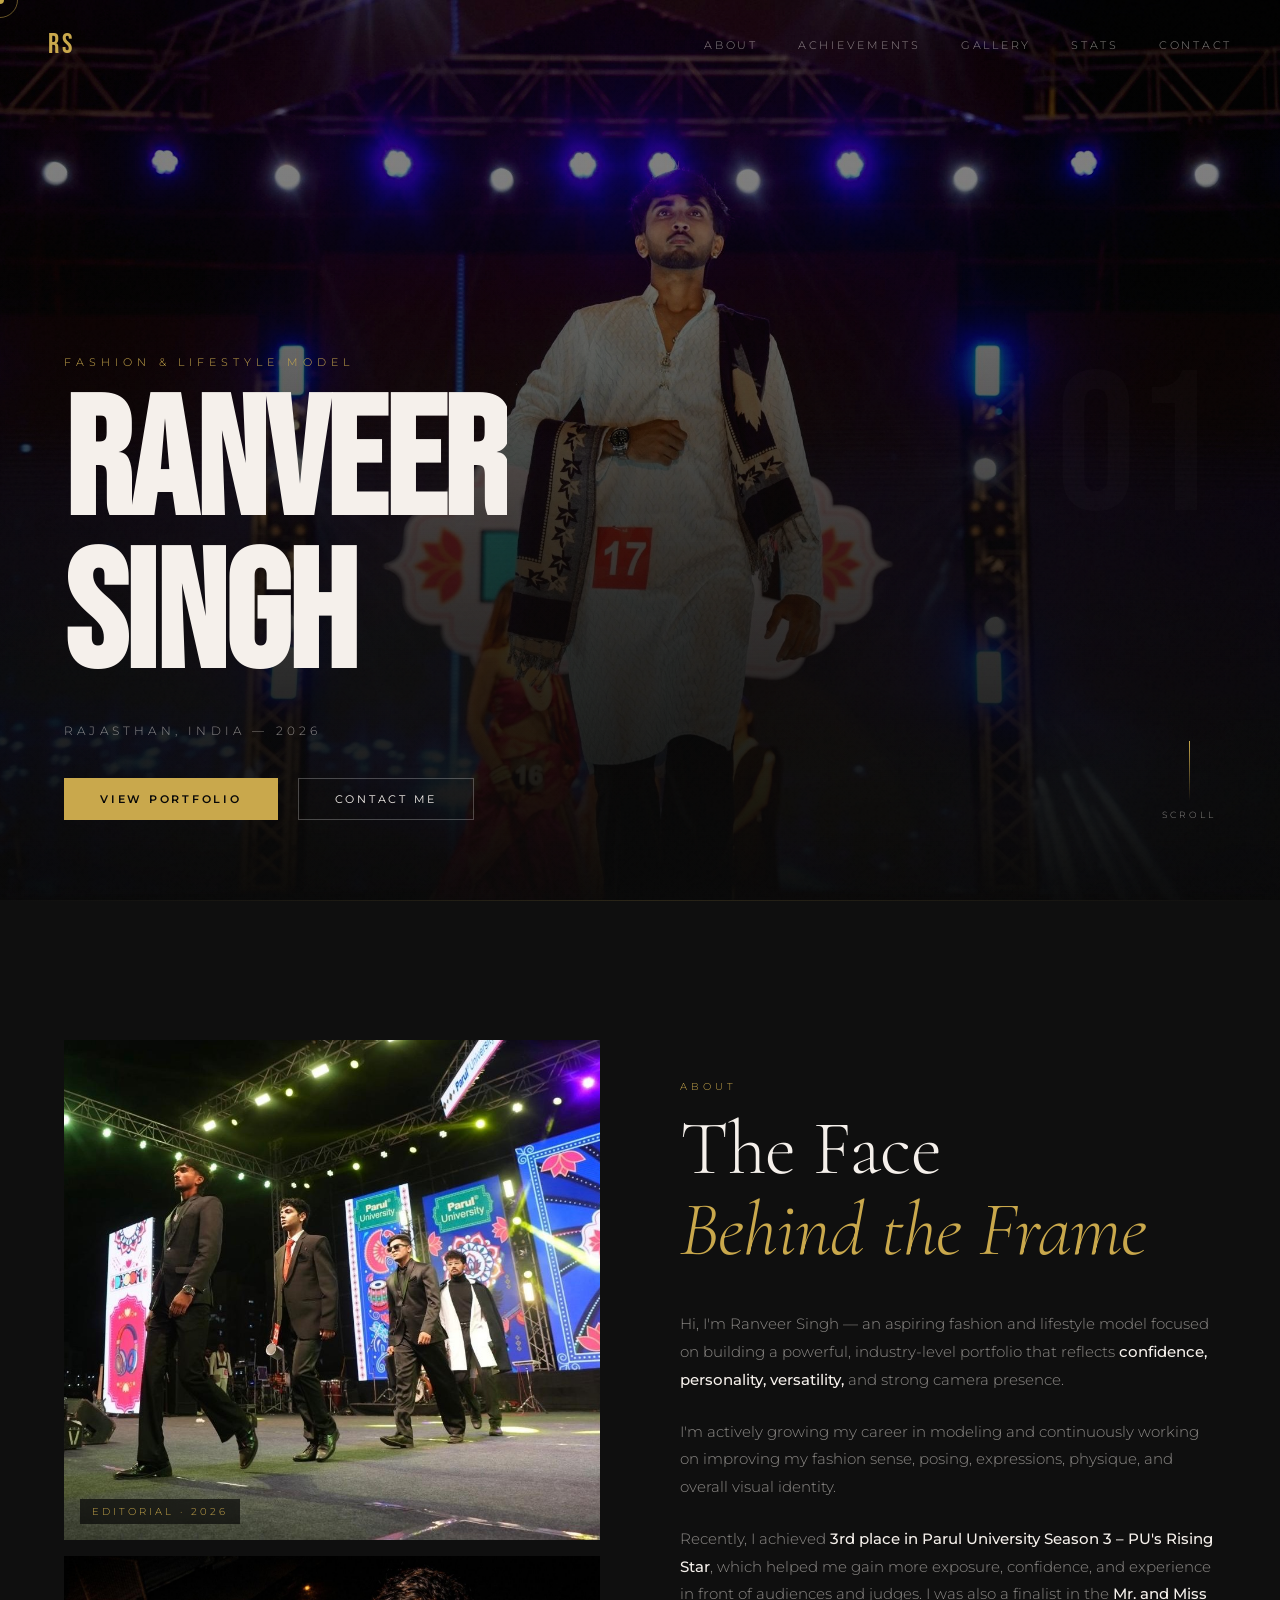
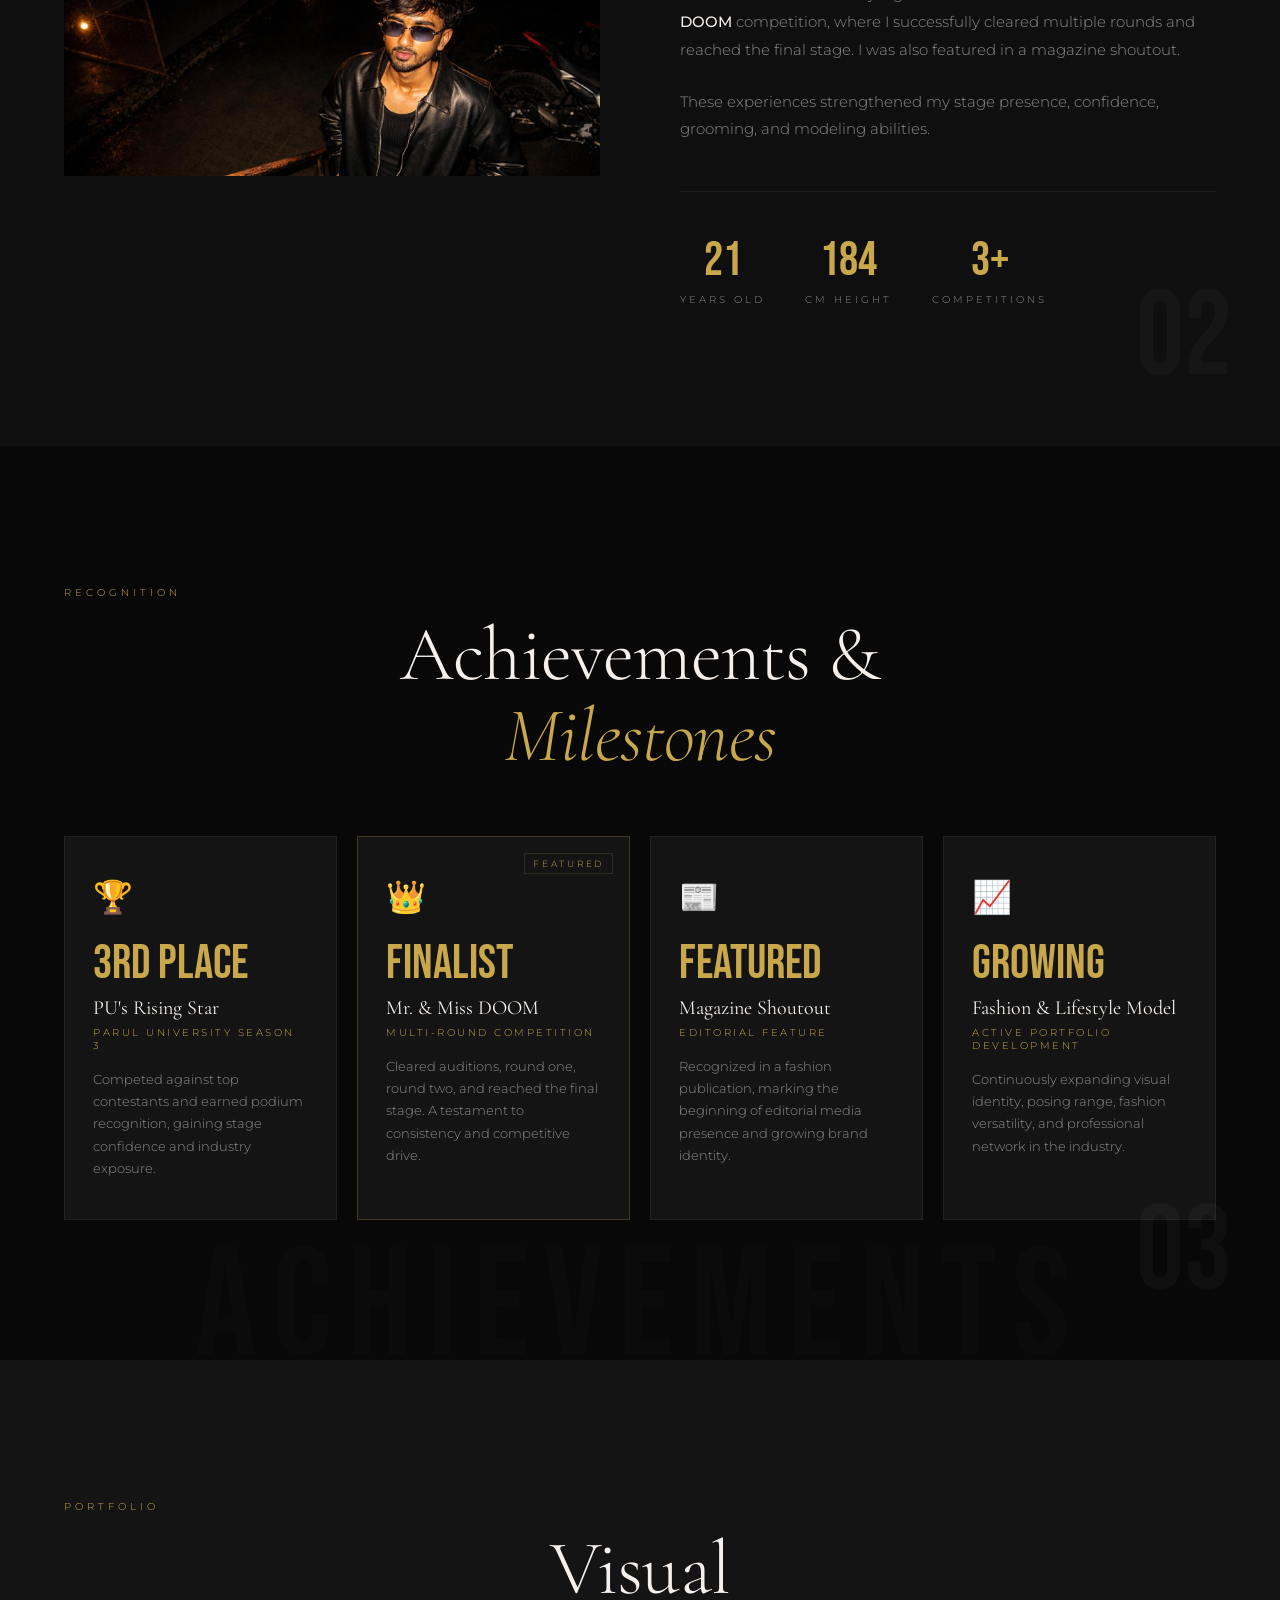
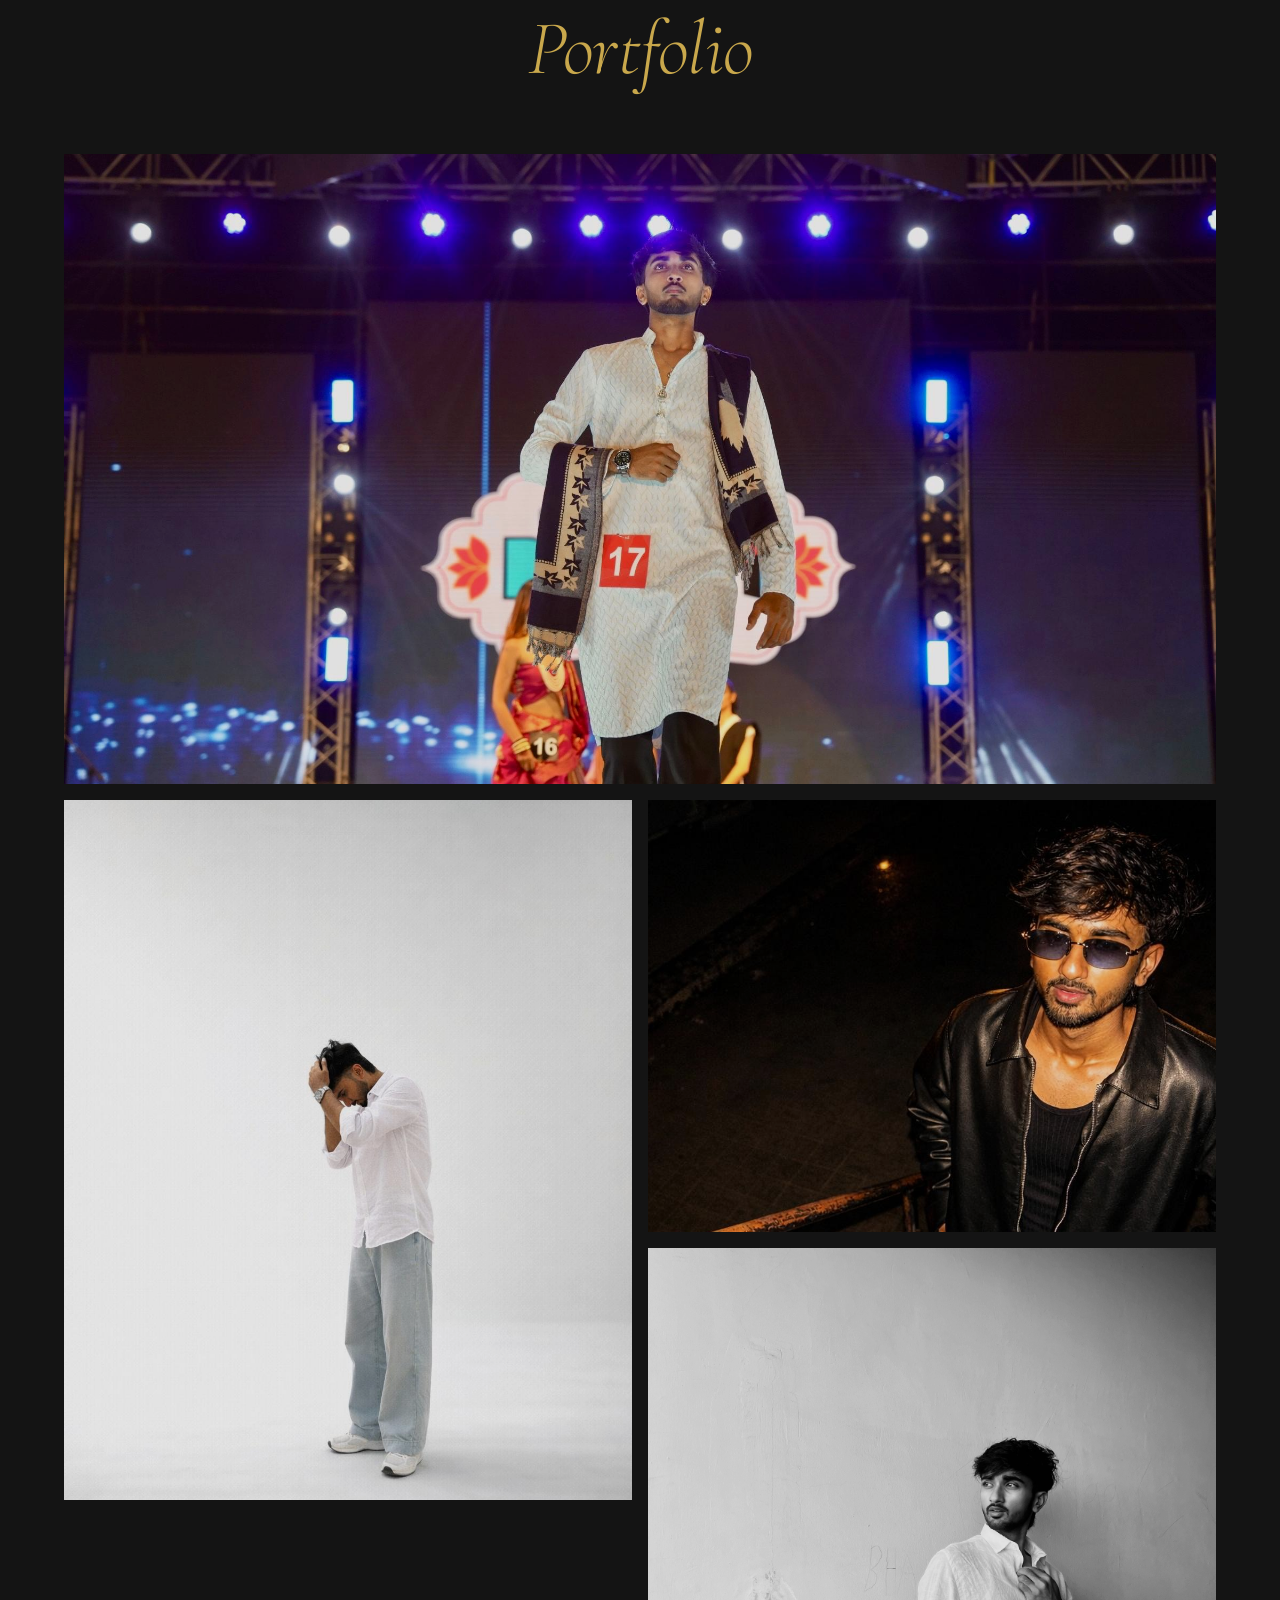
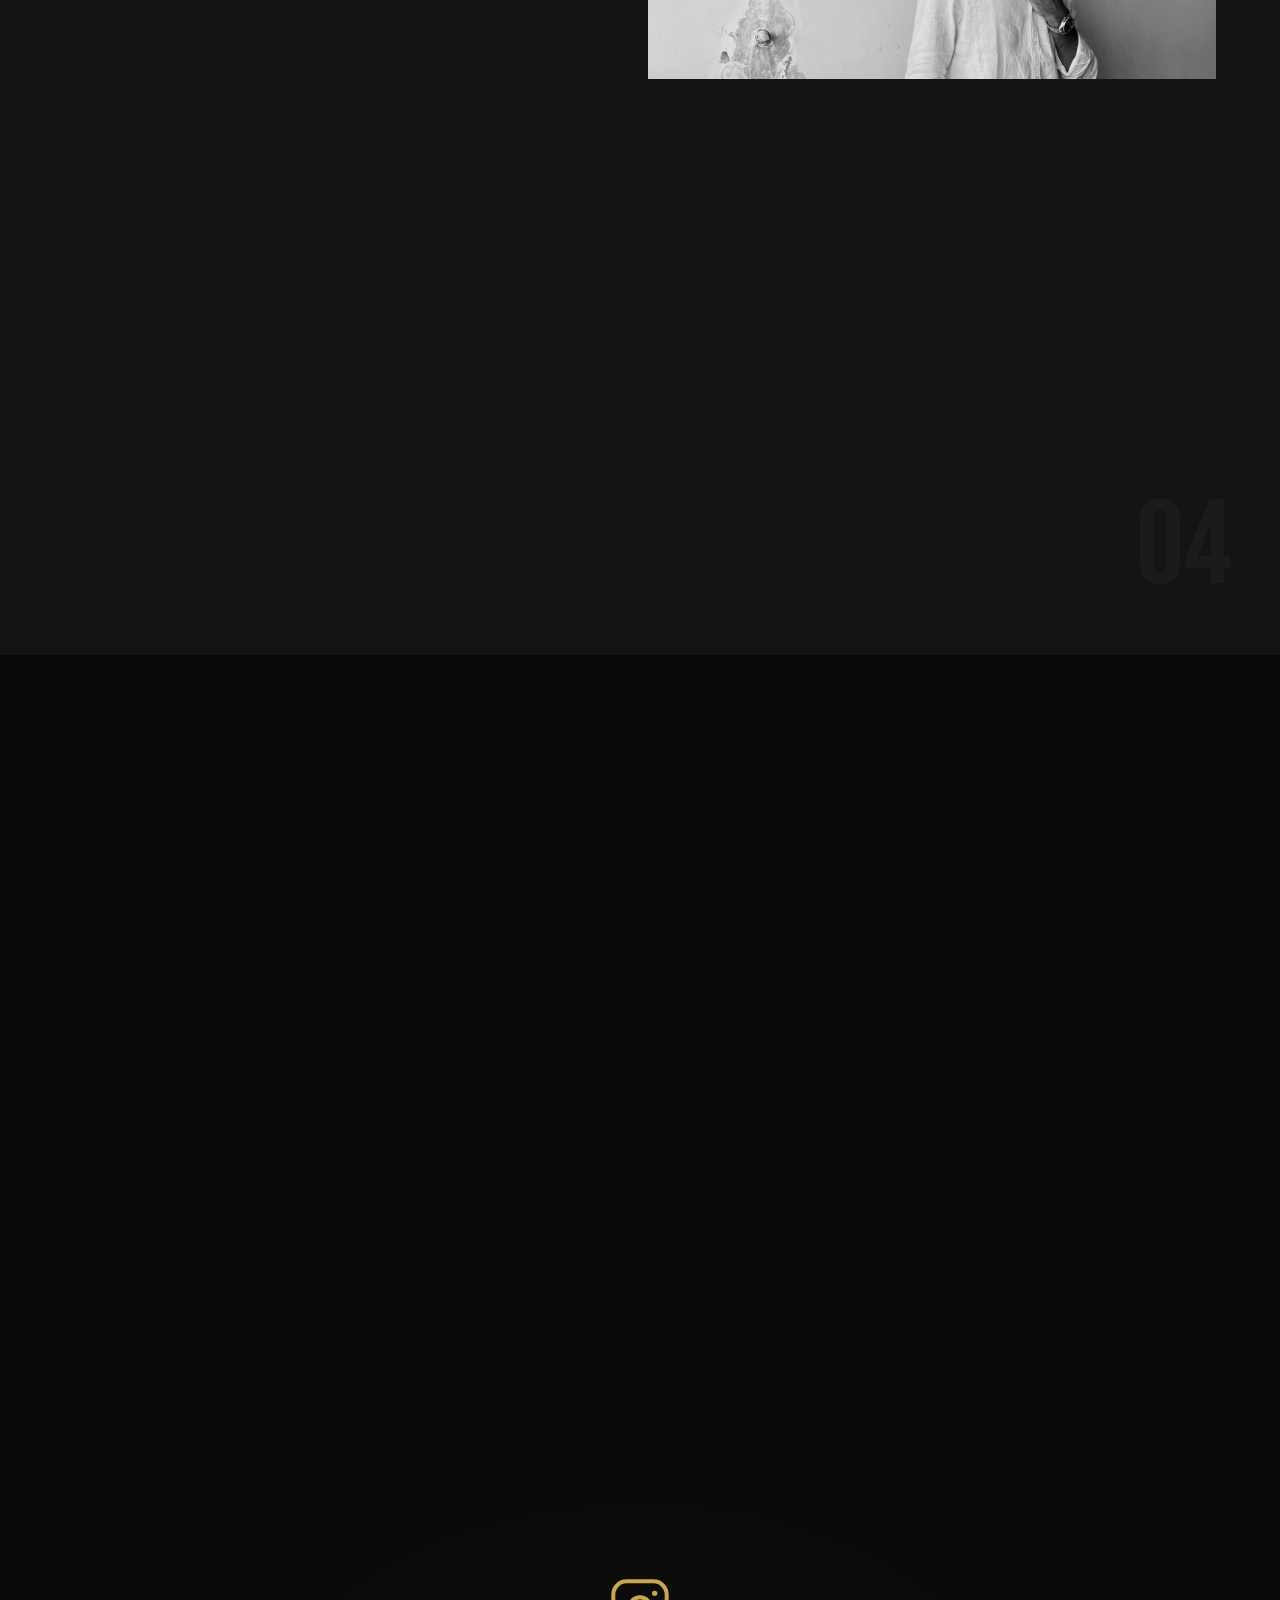
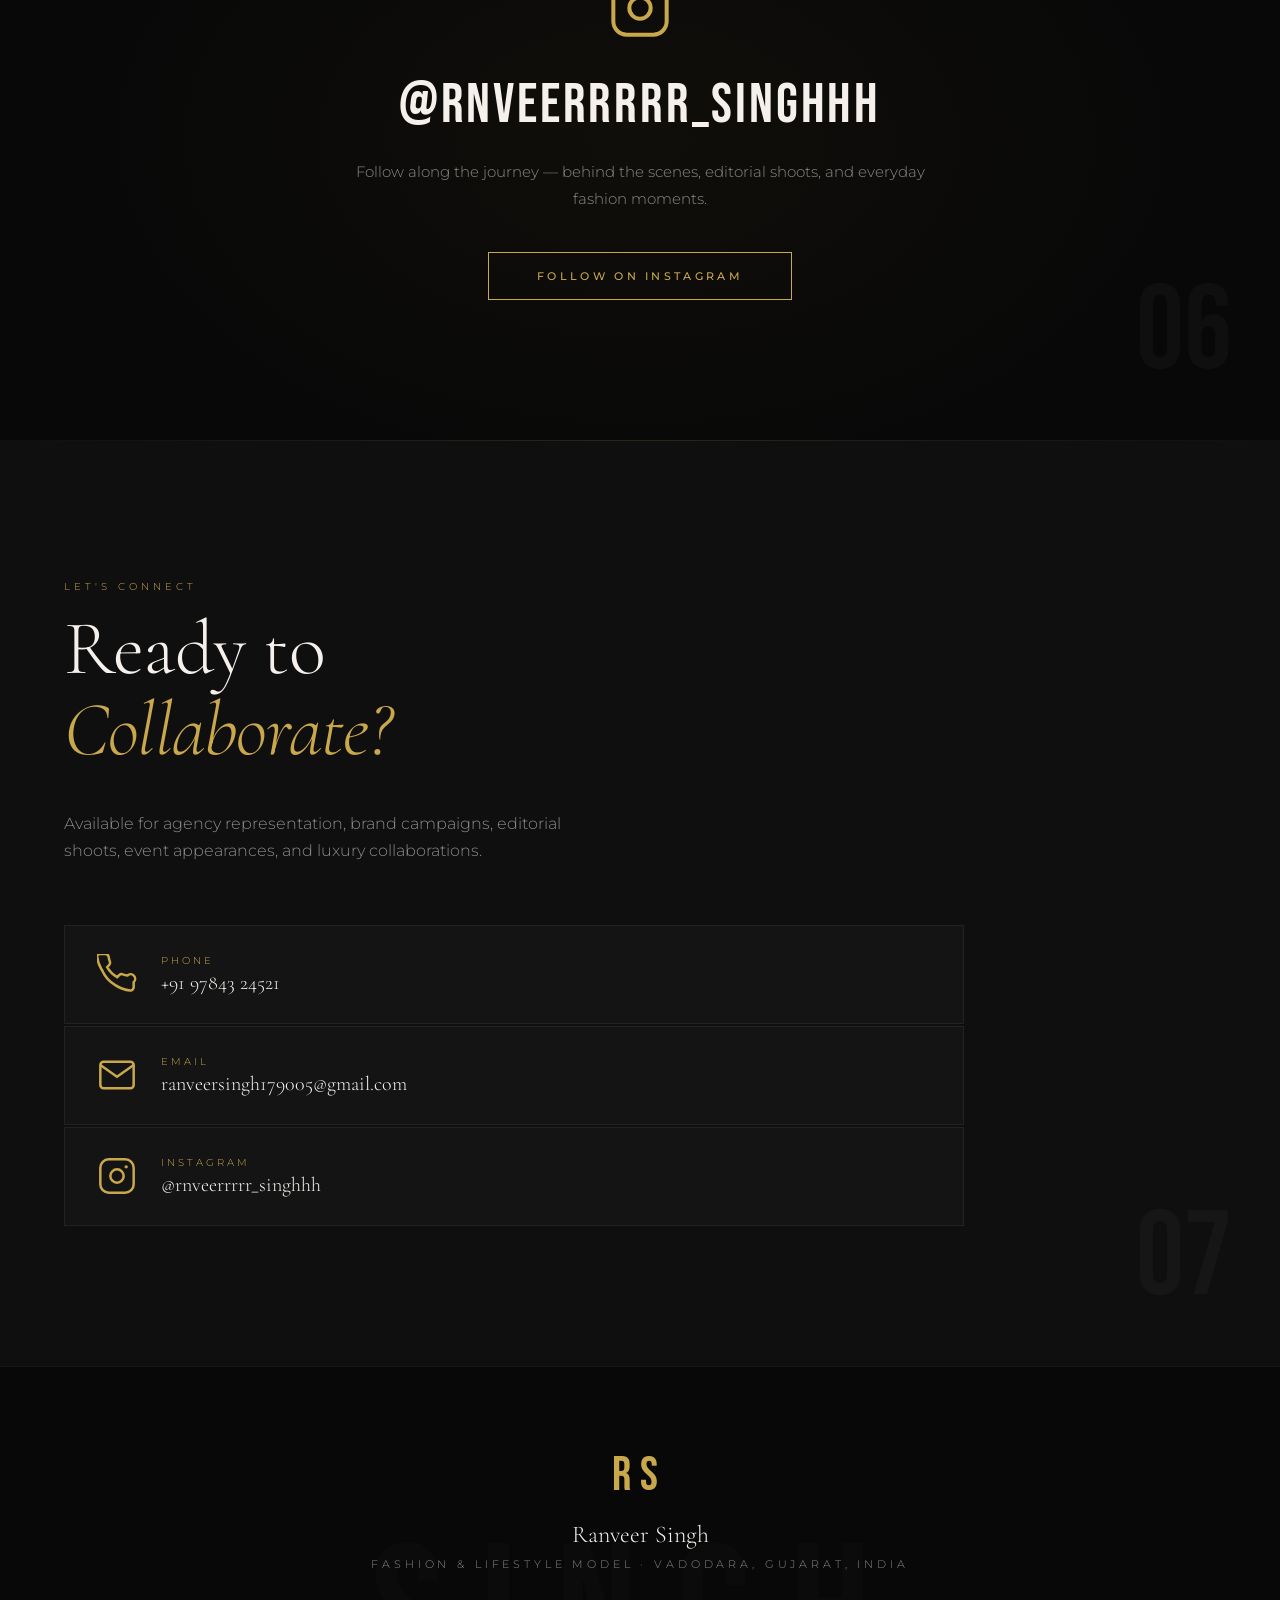
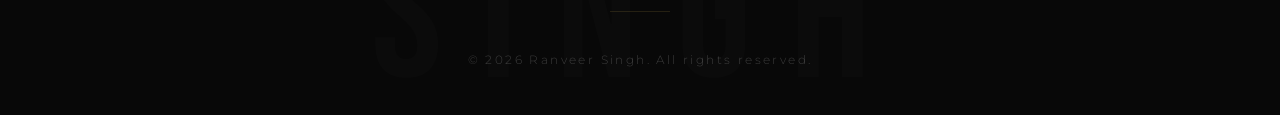
==== commit a54a05f2: "Update index.html CITY" ====
--- a/ClodPort/index.html
+++ b/ClodPort/index.html
@@ -329,7 +329,7 @@
     <div class="footer-inner">
       <div class="footer-logo">RS</div>
       <div class="footer-name">Ranveer Singh</div>
-      <div class="footer-tagline">Fashion &amp; Lifestyle Model · Rajasthan, India</div>
+      <div class="footer-tagline">Fashion &amp; Lifestyle Model · Vadodara, Gujarat, India</div>
       <div class="footer-divider"></div>
       <div class="footer-copy">© 2026 Ranveer Singh. All rights reserved.</div>
     </div>
